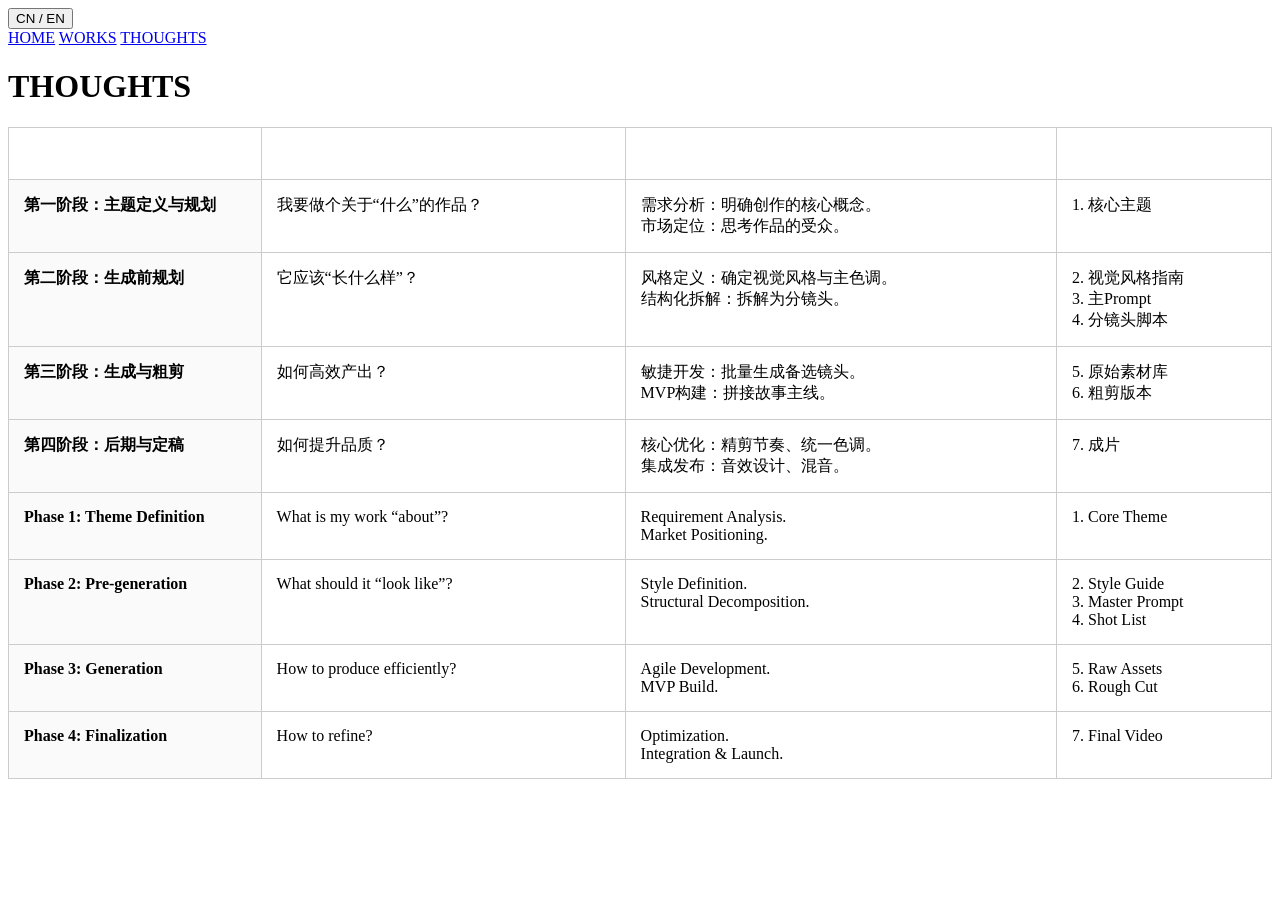
==== thoughts/index.html @ e67d416c "Add files via upload test" ====
<!DOCTYPE html>
<html lang="zh-CN">
<head>
    <meta charset="UTF-8">
    <meta name="viewport" content="width=device-width, initial-scale=1.0">
    <title>Thoughts - Rebel Yang</title>
    <link rel="stylesheet" href="../styles.css">
    <style>
        table {
            width: 100%; border-collapse: collapse;
            background: white; border: var(--border-thick);
            box-shadow: 10px 10px 0 var(--c-yellow);
        }
        th, td { border: 1px solid #ccc; padding: 15px; vertical-align: top; }
        th { background: var(--c-black); color: white; text-align: left; font-weight: 900; text-transform: uppercase; }
        td:first-child { font-weight: bold; background: #fafafa; border-right: 3px solid var(--c-black); width: 20%; color: var(--c-red); }
        .phase-title { display: block; margin-top: 10px; font-weight: bold; color: var(--c-blue); }
    </style>
</head>
<body>
    <button id="langToggle" class="lang-switch">CN / EN</button>
    <nav class="side-nav">
        <a href="../index.html" class="nav-item" data-page="home">HOME</a>
        <a href="../works/index.html" class="nav-item" data-page="works">WORKS</a>
        <a href="index.html" class="nav-item active" data-page="thoughts">THOUGHTS</a>
    </nav>

    <div class="container">
        <h1 class="site-title">THOUGHTS</h1>
        
        <div style="overflow-x: auto;">
            <table>
                <thead>
                    <tr>
                        <th>Phase / 阶段</th>
                        <th>Core Question / 核心问题</th>
                        <th>Key Actions / 关键行动</th>
                        <th>Output / 产出</th>
                    </tr>
                </thead>
                <tbody class="lang-cn">
                    <tr>
                        <td>第一阶段：主题定义与规划</td>
                        <td>我要做个关于“什么”的作品？</td>
                        <td>
                            需求分析：明确创作的核心概念。<br>
                            市场定位：思考作品的受众。
                        </td>
                        <td>1. 核心主题</td>
                    </tr>
                    <tr>
                        <td>第二阶段：生成前规划</td>
                        <td>它应该“长什么样”？</td>
                        <td>
                            风格定义：确定视觉风格与主色调。<br>
                            结构化拆解：拆解为分镜头。
                        </td>
                        <td>2. 视觉风格指南<br>3. 主Prompt<br>4. 分镜头脚本</td>
                    </tr>
                    <tr>
                        <td>第三阶段：生成与粗剪</td>
                        <td>如何高效产出？</td>
                        <td>
                            敏捷开发：批量生成备选镜头。<br>
                            MVP构建：拼接故事主线。
                        </td>
                        <td>5. 原始素材库<br>6. 粗剪版本</td>
                    </tr>
                    <tr>
                        <td>第四阶段：后期与定稿</td>
                        <td>如何提升品质？</td>
                        <td>
                            核心优化：精剪节奏、统一色调。<br>
                            集成发布：音效设计、混音。
                        </td>
                        <td>7. 成片</td>
                    </tr>
                </tbody>
                <tbody class="lang-en">
                     <tr>
                        <td>Phase 1: Theme Definition</td>
                        <td>What is my work “about”?</td>
                        <td>Requirement Analysis.<br>Market Positioning.</td>
                        <td>1. Core Theme</td>
                    </tr>
                    <tr>
                        <td>Phase 2: Pre-generation</td>
                        <td>What should it “look like”?</td>
                        <td>Style Definition.<br>Structural Decomposition.</td>
                        <td>2. Style Guide<br>3. Master Prompt<br>4. Shot List</td>
                    </tr>
                    <tr>
                        <td>Phase 3: Generation</td>
                        <td>How to produce efficiently?</td>
                        <td>Agile Development.<br>MVP Build.</td>
                        <td>5. Raw Assets<br>6. Rough Cut</td>
                    </tr>
                    <tr>
                        <td>Phase 4: Finalization</td>
                        <td>How to refine?</td>
                        <td>Optimization.<br>Integration & Launch.</td>
                        <td>7. Final Video</td>
                    </tr>
                </tbody>
            </table>
        </div>
    </div>
    <script src="../script.js"></script>
</body>
</html>
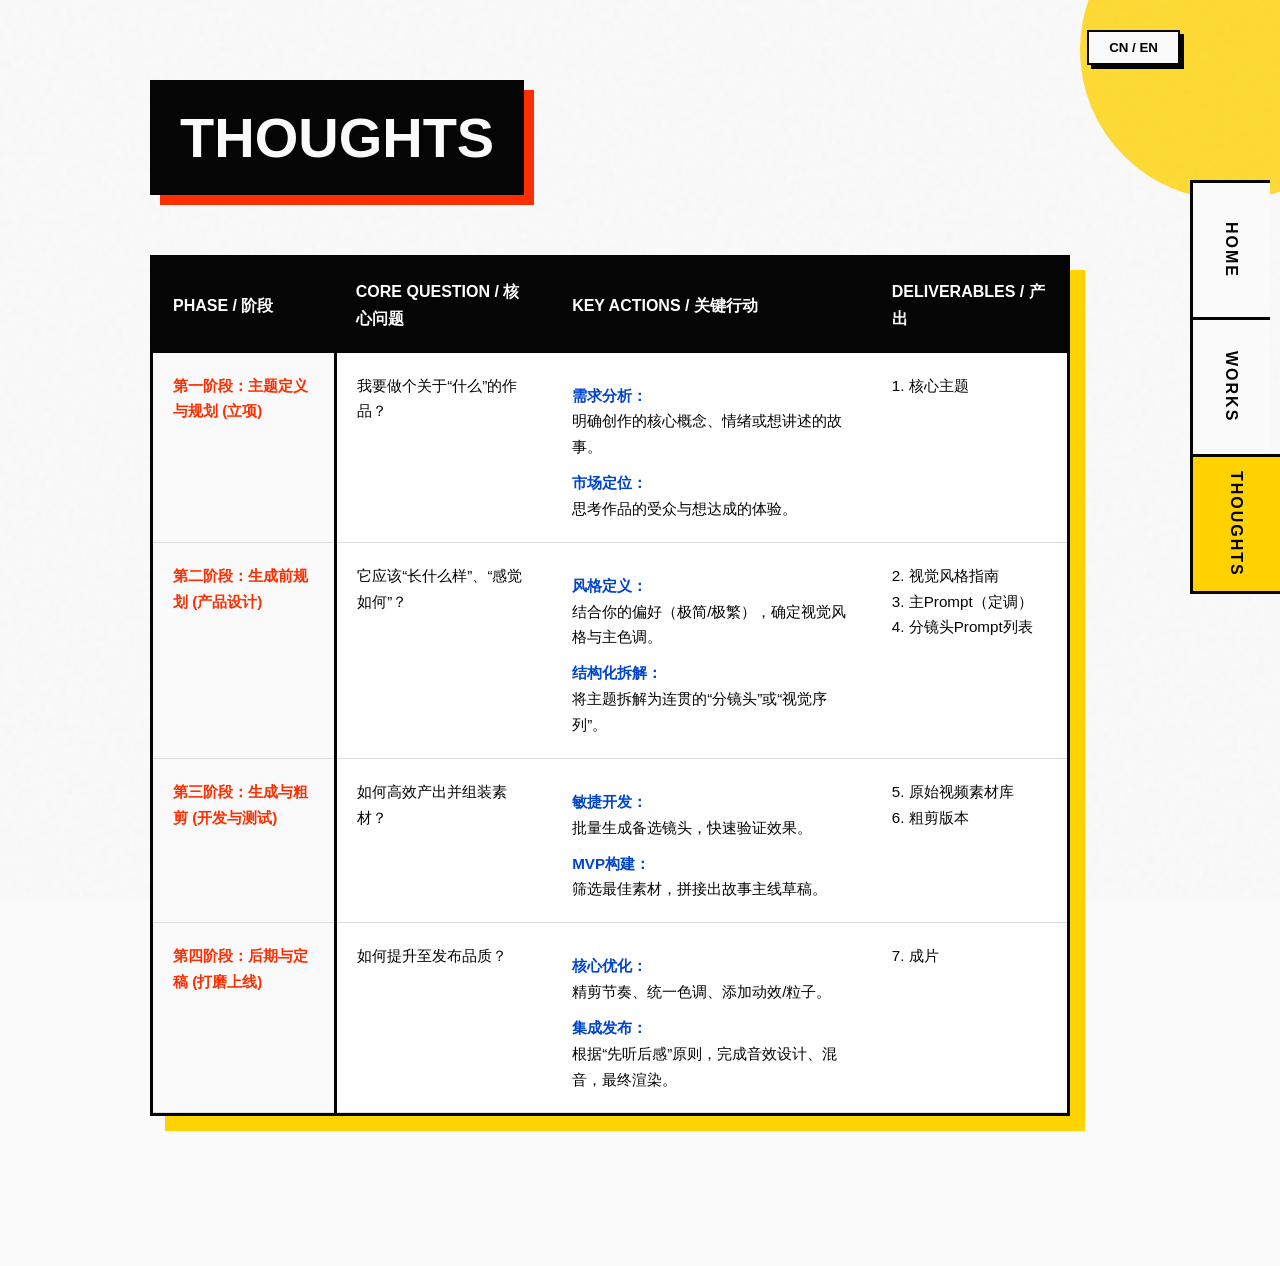
==== commit 5be682f5: "Add files via upload" ====
--- a/thoughts/index.html
+++ b/thoughts/index.html
@@ -6,99 +6,122 @@
     <title>Thoughts - Rebel Yang</title>
     <link rel="stylesheet" href="../styles.css">
     <style>
-        table {
-            width: 100%; border-collapse: collapse;
-            background: white; border: var(--border-thick);
-            box-shadow: 10px 10px 0 var(--c-yellow);
-        }
-        th, td { border: 1px solid #ccc; padding: 15px; vertical-align: top; }
-        th { background: var(--c-black); color: white; text-align: left; font-weight: 900; text-transform: uppercase; }
-        td:first-child { font-weight: bold; background: #fafafa; border-right: 3px solid var(--c-black); width: 20%; color: var(--c-red); }
-        .phase-title { display: block; margin-top: 10px; font-weight: bold; color: var(--c-blue); }
+        .table-container { width: 100%; overflow-x: auto; border: var(--border); box-shadow: 15px 15px 0 var(--c-yellow); background: white; margin-bottom: 50px; }
+        table { width: 100%; border-collapse: collapse; min-width: 600px; }
+        th { background: var(--c-black); color: white; padding: 20px; text-align: left; text-transform: uppercase; font-weight: 900; }
+        td { padding: 20px; border-bottom: 1px solid #ddd; vertical-align: top; font-size: 0.95rem; }
+        td:first-child { background: #fafafa; font-weight: bold; border-right: 3px solid var(--c-black); width: 20%; color: var(--c-red); }
+        .p-title { display: block; margin-top: 10px; font-weight: bold; color: var(--c-blue); }
+        
+        /* 针对表格的特殊切换逻辑 */
+        .tbody-en { display: none; }
+        body.en-mode .tbody-cn { display: none; }
+        body.en-mode .tbody-en { display: table-row-group; }
     </style>
 </head>
 <body>
-    <button id="langToggle" class="lang-switch">CN / EN</button>
+    <div class="noise-overlay"></div>
+    <div class="bg-art">
+        <div class="float-shape s-yellow" style="width:300px; height:300px; border-radius:50%; top:-100px; right:-100px;"></div>
+    </div>
+
+    <button id="langToggle" class="lang-btn">CN / EN</button>
+
     <nav class="side-nav">
         <a href="../index.html" class="nav-item" data-page="home">HOME</a>
         <a href="../works/index.html" class="nav-item" data-page="works">WORKS</a>
         <a href="index.html" class="nav-item active" data-page="thoughts">THOUGHTS</a>
     </nav>
 
-    <div class="container">
-        <h1 class="site-title">THOUGHTS</h1>
+    <div class="container fade-in-up">
+        <h1 class="page-title">THOUGHTS</h1>
         
-        <div style="overflow-x: auto;">
+        <div class="table-container">
             <table>
                 <thead>
                     <tr>
                         <th>Phase / 阶段</th>
                         <th>Core Question / 核心问题</th>
                         <th>Key Actions / 关键行动</th>
-                        <th>Output / 产出</th>
+                        <th>Deliverables / 产出</th>
                     </tr>
                 </thead>
-                <tbody class="lang-cn">
+                <!-- 中文表体 -->
+                <tbody class="tbody-cn">
                     <tr>
-                        <td>第一阶段：主题定义与规划</td>
+                        <td>第一阶段：主题定义与规划 (立项)</td>
                         <td>我要做个关于“什么”的作品？</td>
                         <td>
-                            需求分析：明确创作的核心概念。<br>
-                            市场定位：思考作品的受众。
+                            <span class="p-title">需求分析：</span>明确创作的核心概念、情绪或想讲述的故事。<br>
+                            <span class="p-title">市场定位：</span>思考作品的受众与想达成的体验。
                         </td>
                         <td>1. 核心主题</td>
                     </tr>
                     <tr>
-                        <td>第二阶段：生成前规划</td>
-                        <td>它应该“长什么样”？</td>
+                        <td>第二阶段：生成前规划 (产品设计)</td>
+                        <td>它应该“长什么样”、“感觉如何”？</td>
                         <td>
-                            风格定义：确定视觉风格与主色调。<br>
-                            结构化拆解：拆解为分镜头。
+                            <span class="p-title">风格定义：</span>结合你的偏好（极简/极繁），确定视觉风格与主色调。<br>
+                            <span class="p-title">结构化拆解：</span>将主题拆解为连贯的“分镜头”或“视觉序列”。
                         </td>
-                        <td>2. 视觉风格指南<br>3. 主Prompt<br>4. 分镜头脚本</td>
+                        <td>2. 视觉风格指南<br>3. 主Prompt（定调）<br>4. 分镜头Prompt列表</td>
                     </tr>
                     <tr>
-                        <td>第三阶段：生成与粗剪</td>
-                        <td>如何高效产出？</td>
+                        <td>第三阶段：生成与粗剪 (开发与测试)</td>
+                        <td>如何高效产出并组装素材？</td>
                         <td>
-                            敏捷开发：批量生成备选镜头。<br>
-                            MVP构建：拼接故事主线。
+                            <span class="p-title">敏捷开发：</span>批量生成备选镜头，快速验证效果。<br>
+                            <span class="p-title">MVP构建：</span>筛选最佳素材，拼接出故事主线草稿。
                         </td>
-                        <td>5. 原始素材库<br>6. 粗剪版本</td>
+                        <td>5. 原始视频素材库<br>6. 粗剪版本</td>
                     </tr>
                     <tr>
-                        <td>第四阶段：后期与定稿</td>
-                        <td>如何提升品质？</td>
+                        <td>第四阶段：后期与定稿 (打磨上线)</td>
+                        <td>如何提升至发布品质？</td>
                         <td>
-                            核心优化：精剪节奏、统一色调。<br>
-                            集成发布：音效设计、混音。
+                            <span class="p-title">核心优化：</span>精剪节奏、统一色调、添加动效/粒子。<br>
+                            <span class="p-title">集成发布：</span>根据“先听后感”原则，完成音效设计、混音，最终渲染。
                         </td>
                         <td>7. 成片</td>
                     </tr>
                 </tbody>
-                <tbody class="lang-en">
-                     <tr>
-                        <td>Phase 1: Theme Definition</td>
+
+                <!-- 英文表体 -->
+                <tbody class="tbody-en">
+                    <tr>
+                        <td>Phase 1: Theme Definition & Planning</td>
                         <td>What is my work “about”?</td>
-                        <td>Requirement Analysis.<br>Market Positioning.</td>
+                        <td>
+                            <span class="p-title">Requirement Analysis:</span> Define the core concept, emotion, or story.<br>
+                            <span class="p-title">Market Positioning:</span> Consider the target audience and desired experience.
+                        </td>
                         <td>1. Core Theme</td>
                     </tr>
                     <tr>
-                        <td>Phase 2: Pre-generation</td>
-                        <td>What should it “look like”?</td>
-                        <td>Style Definition.<br>Structural Decomposition.</td>
-                        <td>2. Style Guide<br>3. Master Prompt<br>4. Shot List</td>
+                        <td>Phase 2: Pre-generation Planning</td>
+                        <td>What should it “look like” and “feel like”?</td>
+                        <td>
+                            <span class="p-title">Style Definition:</span> Determine visual style & primary color palette.<br>
+                            <span class="p-title">Structural Decomposition:</span> Break down the theme into a coherent sequence.
+                        </td>
+                        <td>2. Visual Style Guide<br>3. Master Prompt<br>4. Shot List</td>
                     </tr>
                     <tr>
-                        <td>Phase 3: Generation</td>
-                        <td>How to produce efficiently?</td>
-                        <td>Agile Development.<br>MVP Build.</td>
-                        <td>5. Raw Assets<br>6. Rough Cut</td>
+                        <td>Phase 3: Generation & Rough Cut</td>
+                        <td>How to produce and assemble footage efficiently?</td>
+                        <td>
+                            <span class="p-title">Agile Development:</span> Batch generate candidate shots.<br>
+                            <span class="p-title">MVP Build:</span> Assemble a draft narrative.
+                        </td>
+                        <td>5. Raw Video Assets<br>6. Rough Cut</td>
                     </tr>
                     <tr>
-                        <td>Phase 4: Finalization</td>
-                        <td>How to refine?</td>
-                        <td>Optimization.<br>Integration & Launch.</td>
+                        <td>Phase 4: Post-production & Finalization</td>
+                        <td>How to refine it to publishable quality?</td>
+                        <td>
+                            <span class="p-title">Core Optimization:</span> Pacing, color grade, effects.<br>
+                            <span class="p-title">Integration & Launch:</span> Sound design, mixing, final render.
+                        </td>
                         <td>7. Final Video</td>
                     </tr>
                 </tbody>
--- a/styles.css
+++ b/styles.css
@@ -0,0 +1,129 @@
+/* =========================================
+   STYLE: Malevich Suprematism + Mondrian
+   ========================================= */
+:root {
+    --c-red: #FF2E00;       /* 更鲜艳的红 */
+    --c-yellow: #FFD200;    /* 更纯粹的黄 */
+    --c-blue: #0044CC;      /* 更深邃的蓝 */
+    --c-black: #050505;     /* 接近纯黑 */
+    --c-white: #FAFAFA;     /* 艺术纸白 */
+    --c-gray: #888;
+    --nav-width: 80px;
+    --border: 3px solid var(--c-black);
+    --shadow: 8px 8px 0 rgba(0,0,0,1); /* 硬投影 */
+    --shadow-hover: 12px 12px 0 var(--c-blue); /* 悬停投影 */
+    --ease: cubic-bezier(0.25, 1, 0.5, 1);
+}
+
+* { box-sizing: border-box; margin: 0; padding: 0; }
+
+body {
+    font-family: "PingFang SC", "Microsoft YaHei", "Helvetica Neue", sans-serif;
+    background-color: var(--c-white);
+    color: var(--c-black);
+    min-height: 100vh;
+    font-size: 16px;
+    line-height: 1.7;
+    overflow-x: hidden;
+}
+
+a { text-decoration: none; color: inherit; transition: color 0.3s; }
+
+/* --- 1. 动态艺术背景 --- */
+.bg-art {
+    position: fixed; top: 0; left: 0; width: 100%; height: 100%;
+    z-index: -2; pointer-events: none; overflow: hidden;
+}
+
+/* 噪点纹理 (增加质感) */
+.noise-overlay {
+    position: fixed; top: 0; left: 0; width: 100%; height: 100%;
+    z-index: -1; pointer-events: none; opacity: 0.05;
+    background-image: url("data:image/svg+xml,%3Csvg viewBox='0 0 200 200' xmlns='http://www.w3.org/2000/svg'%3E%3Cfilter id='noiseFilter'%3E%3CfeTurbulence type='fractalNoise' baseFrequency='0.65' numOctaves='3' stitchTiles='stitch'/%3E%3C/filter%3E%3Crect width='100%25' height='100%25' filter='url(%23noiseFilter)'/%3E%3C/svg%3E");
+}
+
+/* 漂浮几何体动画 */
+.float-shape {
+    position: absolute;
+    mix-blend-mode: multiply; /* 正片叠底，产生色彩叠加效果 */
+    opacity: 0.8;
+    animation: floatAnim 10s infinite ease-in-out alternate;
+}
+.s-red { background: var(--c-red); }
+.s-yellow { background: var(--c-yellow); }
+.s-blue { background: var(--c-blue); }
+.s-black { background: var(--c-black); }
+
+@keyframes floatAnim {
+    0% { transform: translate(0, 0) rotate(0deg); }
+    100% { transform: translate(30px, -30px) rotate(5deg); }
+}
+
+/* --- 2. 导航栏 --- */
+.side-nav {
+    position: fixed; right: 0; top: 20%;
+    display: flex; flex-direction: column; z-index: 1000;
+}
+.nav-item {
+    width: var(--nav-width); height: 140px;
+    background: var(--c-white); border: var(--border); border-right: none;
+    margin-bottom: -3px;
+    display: flex; align-items: center; justify-content: center;
+    writing-mode: vertical-rl; text-orientation: mixed;
+    font-weight: 900; letter-spacing: 2px; cursor: pointer;
+    transition: all 0.4s var(--ease);
+}
+.nav-item:hover { width: 100px; background: var(--c-black); color: white; }
+.nav-item.active { background: var(--c-black); color: white; width: 90px; }
+
+/* 特殊高亮色 */
+.nav-item[data-page="home"].active { background: var(--c-red); }
+.nav-item[data-page="works"].active { background: var(--c-blue); }
+.nav-item[data-page="thoughts"].active { background: var(--c-yellow); color: black; }
+
+/* --- 3. 布局与动效 --- */
+.container {
+    max-width: 1100px; margin: 0 auto;
+    padding: 80px 120px 100px 60px;
+}
+
+/* 入场动画 */
+.fade-in-up {
+    animation: fadeInUp 0.8s var(--ease) forwards;
+    opacity: 0; transform: translateY(30px);
+}
+@keyframes fadeInUp {
+    to { opacity: 1; transform: translateY(0); }
+}
+
+/* 标题样式 */
+h1.page-title {
+    font-size: 3.5rem; font-weight: 900; text-transform: uppercase;
+    display: inline-block; background: var(--c-black); color: var(--c-white);
+    padding: 10px 30px; margin-bottom: 60px;
+    box-shadow: 10px 10px 0 var(--c-red);
+}
+
+/* 语言切换 */
+.lang-btn {
+    position: fixed; top: 30px; right: 100px; z-index: 1000;
+    background: var(--c-white); border: 2px solid var(--c-black);
+    padding: 8px 20px; font-weight: bold; cursor: pointer;
+    transition: 0.3s; box-shadow: 4px 4px 0 var(--c-black);
+}
+.lang-btn:hover { transform: translate(-2px, -2px); box-shadow: 6px 6px 0 var(--c-red); }
+
+/* 语言显示逻辑 */
+.lang-en { display: none; }
+body.en-mode .lang-cn { display: none; }
+body.en-mode .lang-en { display: block; }
+
+/* 响应式 */
+@media (max-width: 768px) {
+    .side-nav { top: auto; bottom: 0; flex-direction: row; width: 100%; height: 60px; }
+    .nav-item { width: 33.33%; height: 100%; writing-mode: horizontal-tb; border-bottom: none; border-right: var(--border); }
+    .nav-item:hover, .nav-item.active { width: 33.33%; height: 100%; }
+    .container { padding: 80px 20px; }
+    h1.page-title { font-size: 2rem; }
+    .lang-btn { top: 20px; right: 20px; }
+}
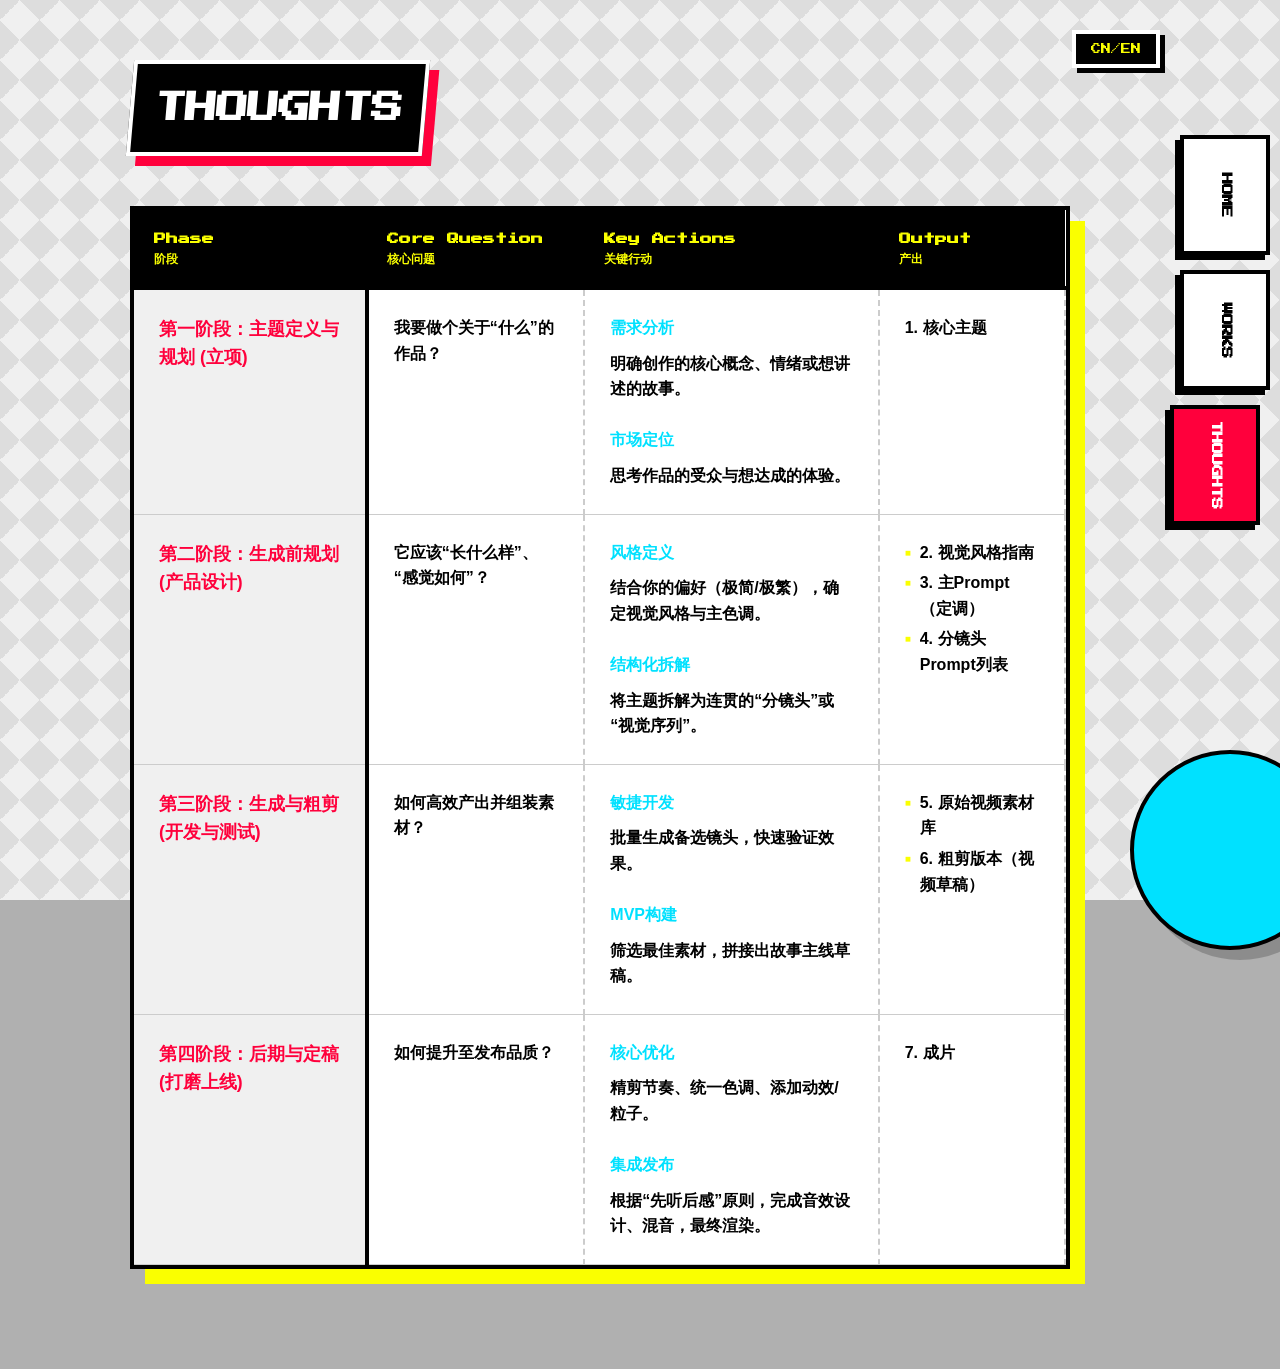
==== commit 841436a1: "Add files via upload" ====
--- a/thoughts/index.html
+++ b/thoughts/index.html
@@ -6,26 +6,37 @@
     <title>Thoughts - Rebel Yang</title>
     <link rel="stylesheet" href="../styles.css">
     <style>
-        .table-container { width: 100%; overflow-x: auto; border: var(--border); box-shadow: 15px 15px 0 var(--c-yellow); background: white; margin-bottom: 50px; }
-        table { width: 100%; border-collapse: collapse; min-width: 600px; }
-        th { background: var(--c-black); color: white; padding: 20px; text-align: left; text-transform: uppercase; font-weight: 900; }
-        td { padding: 20px; border-bottom: 1px solid #ddd; vertical-align: top; font-size: 0.95rem; }
-        td:first-child { background: #fafafa; font-weight: bold; border-right: 3px solid var(--c-black); width: 20%; color: var(--c-red); }
-        .p-title { display: block; margin-top: 10px; font-weight: bold; color: var(--c-blue); }
+        .table-wrapper {
+            background: white; border: var(--border); box-shadow: 15px 15px 0 var(--c-yellow);
+            overflow-x: auto;
+        }
+        table { width: 100%; border-collapse: collapse; min-width: 700px; }
+        th { 
+            background: var(--c-black); color: var(--c-yellow); padding: 20px; text-align: left;
+            font-family: 'Press Start 2P'; font-size: 12px; line-height: 1.5; border-bottom: var(--border);
+        }
+        td { padding: 25px; border-bottom: 1px solid #ccc; border-right: 2px dashed #ccc; vertical-align: top; }
         
-        /* 针对表格的特殊切换逻辑 */
+        td:first-child { 
+            font-weight: 900; background: #f0f0f0; border-right: var(--border); 
+            color: var(--c-red); width: 25%; font-size: 1.1rem;
+        }
+        
+        .phase-label { display: block; margin-bottom: 10px; font-weight: bold; color: var(--c-blue); text-transform: uppercase; }
+        .list-dot { display: block; margin-bottom: 5px; padding-left: 15px; position: relative; }
+        .list-dot::before { content: '■'; font-size: 10px; color: var(--c-yellow); position: absolute; left: 0; top: 5px; }
+
+        /* 特殊处理表格显隐 */
         .tbody-en { display: none; }
         body.en-mode .tbody-cn { display: none; }
         body.en-mode .tbody-en { display: table-row-group; }
     </style>
 </head>
 <body>
-    <div class="noise-overlay"></div>
-    <div class="bg-art">
-        <div class="float-shape s-yellow" style="width:300px; height:300px; border-radius:50%; top:-100px; right:-100px;"></div>
-    </div>
+    <div class="race-bg"></div>
+    <div class="geo-layer"><div class="shape s-blue" style="width:200px; height:200px; border-radius:50%; bottom:-50px; right:-50px;"></div></div>
 
-    <button id="langToggle" class="lang-btn">CN / EN</button>
+    <button id="langToggle" class="lang-switch">CN/EN</button>
 
     <nav class="side-nav">
         <a href="../index.html" class="nav-item" data-page="home">HOME</a>
@@ -33,17 +44,17 @@
         <a href="index.html" class="nav-item active" data-page="thoughts">THOUGHTS</a>
     </nav>
 
-    <div class="container fade-in-up">
-        <h1 class="page-title">THOUGHTS</h1>
+    <div class="container">
+        <h1 class="site-title">THOUGHTS</h1>
         
-        <div class="table-container">
+        <div class="table-wrapper">
             <table>
                 <thead>
                     <tr>
-                        <th>Phase / 阶段</th>
-                        <th>Core Question / 核心问题</th>
-                        <th>Key Actions / 关键行动</th>
-                        <th>Deliverables / 产出</th>
+                        <th>Phase<br>阶段</th>
+                        <th>Core Question<br>核心问题</th>
+                        <th>Key Actions<br>关键行动</th>
+                        <th>Output<br>产出</th>
                     </tr>
                 </thead>
                 <!-- 中文表体 -->
@@ -52,8 +63,8 @@
                         <td>第一阶段：主题定义与规划 (立项)</td>
                         <td>我要做个关于“什么”的作品？</td>
                         <td>
-                            <span class="p-title">需求分析：</span>明确创作的核心概念、情绪或想讲述的故事。<br>
-                            <span class="p-title">市场定位：</span>思考作品的受众与想达成的体验。
+                            <span class="phase-label">需求分析</span> 明确创作的核心概念、情绪或想讲述的故事。<br><br>
+                            <span class="phase-label">市场定位</span> 思考作品的受众与想达成的体验。
                         </td>
                         <td>1. 核心主题</td>
                     </tr>
@@ -61,26 +72,33 @@
                         <td>第二阶段：生成前规划 (产品设计)</td>
                         <td>它应该“长什么样”、“感觉如何”？</td>
                         <td>
-                            <span class="p-title">风格定义：</span>结合你的偏好（极简/极繁），确定视觉风格与主色调。<br>
-                            <span class="p-title">结构化拆解：</span>将主题拆解为连贯的“分镜头”或“视觉序列”。
+                            <span class="phase-label">风格定义</span> 结合你的偏好（极简/极繁），确定视觉风格与主色调。<br><br>
+                            <span class="phase-label">结构化拆解</span> 将主题拆解为连贯的“分镜头”或“视觉序列”。
                         </td>
-                        <td>2. 视觉风格指南<br>3. 主Prompt（定调）<br>4. 分镜头Prompt列表</td>
+                        <td>
+                            <span class="list-dot">2. 视觉风格指南</span>
+                            <span class="list-dot">3. 主Prompt（定调）</span>
+                            <span class="list-dot">4. 分镜头Prompt列表</span>
+                        </td>
                     </tr>
                     <tr>
                         <td>第三阶段：生成与粗剪 (开发与测试)</td>
                         <td>如何高效产出并组装素材？</td>
                         <td>
-                            <span class="p-title">敏捷开发：</span>批量生成备选镜头，快速验证效果。<br>
-                            <span class="p-title">MVP构建：</span>筛选最佳素材，拼接出故事主线草稿。
+                            <span class="phase-label">敏捷开发</span> 批量生成备选镜头，快速验证效果。<br><br>
+                            <span class="phase-label">MVP构建</span> 筛选最佳素材，拼接出故事主线草稿。
                         </td>
-                        <td>5. 原始视频素材库<br>6. 粗剪版本</td>
+                        <td>
+                            <span class="list-dot">5. 原始视频素材库</span>
+                            <span class="list-dot">6. 粗剪版本（视频草稿）</span>
+                        </td>
                     </tr>
                     <tr>
                         <td>第四阶段：后期与定稿 (打磨上线)</td>
                         <td>如何提升至发布品质？</td>
                         <td>
-                            <span class="p-title">核心优化：</span>精剪节奏、统一色调、添加动效/粒子。<br>
-                            <span class="p-title">集成发布：</span>根据“先听后感”原则，完成音效设计、混音，最终渲染。
+                            <span class="phase-label">核心优化</span> 精剪节奏、统一色调、添加动效/粒子。<br><br>
+                            <span class="phase-label">集成发布</span> 根据“先听后感”原则，完成音效设计、混音，最终渲染。
                         </td>
                         <td>7. 成片</td>
                     </tr>
@@ -92,8 +110,8 @@
                         <td>Phase 1: Theme Definition & Planning</td>
                         <td>What is my work “about”?</td>
                         <td>
-                            <span class="p-title">Requirement Analysis:</span> Define the core concept, emotion, or story.<br>
-                            <span class="p-title">Market Positioning:</span> Consider the target audience and desired experience.
+                            <span class="phase-label">Requirement Analysis</span> Define the core concept, emotion, or story.<br><br>
+                            <span class="phase-label">Market Positioning</span> Consider the target audience and desired experience.
                         </td>
                         <td>1. Core Theme</td>
                     </tr>
@@ -101,26 +119,33 @@
                         <td>Phase 2: Pre-generation Planning</td>
                         <td>What should it “look like” and “feel like”?</td>
                         <td>
-                            <span class="p-title">Style Definition:</span> Determine visual style & primary color palette.<br>
-                            <span class="p-title">Structural Decomposition:</span> Break down the theme into a coherent sequence.
+                            <span class="phase-label">Style Definition</span> Determine visual style & primary color palette.<br><br>
+                            <span class="phase-label">Structural Decomposition</span> Break down the theme into a coherent sequence.
                         </td>
-                        <td>2. Visual Style Guide<br>3. Master Prompt<br>4. Shot List</td>
+                        <td>
+                            <span class="list-dot">2. Visual Style Guide</span>
+                            <span class="list-dot">3. Master Prompt</span>
+                            <span class="list-dot">4. Shot List Prompts</span>
+                        </td>
                     </tr>
                     <tr>
                         <td>Phase 3: Generation & Rough Cut</td>
                         <td>How to produce and assemble footage efficiently?</td>
                         <td>
-                            <span class="p-title">Agile Development:</span> Batch generate candidate shots.<br>
-                            <span class="p-title">MVP Build:</span> Assemble a draft narrative.
+                            <span class="phase-label">Agile Development</span> Batch generate candidate shots.<br><br>
+                            <span class="phase-label">MVP Build</span> Assemble a draft narrative.
                         </td>
-                        <td>5. Raw Video Assets<br>6. Rough Cut</td>
+                        <td>
+                            <span class="list-dot">5. Raw Video Asset Library</span>
+                            <span class="list-dot">6. Rough Cut</span>
+                        </td>
                     </tr>
                     <tr>
                         <td>Phase 4: Post-production & Finalization</td>
                         <td>How to refine it to publishable quality?</td>
                         <td>
-                            <span class="p-title">Core Optimization:</span> Pacing, color grade, effects.<br>
-                            <span class="p-title">Integration & Launch:</span> Sound design, mixing, final render.
+                            <span class="phase-label">Core Optimization</span> Fine-cut pacing, color grade, effects.<br><br>
+                            <span class="phase-label">Integration & Launch</span> Sound design & mixing, final render.
                         </td>
                         <td>7. Final Video</td>
                     </tr>
--- a/styles.css
+++ b/styles.css
@@ -1,129 +1,164 @@
 /* =========================================
-   STYLE: Malevich Suprematism + Mondrian
+   THEME: RACING GAME + MALEVICH (HARDCORE)
    ========================================= */
+@import url('https://fonts.googleapis.com/css2?family=Press+Start+2P&display=swap');
+
 :root {
-    --c-red: #FF2E00;       /* 更鲜艳的红 */
-    --c-yellow: #FFD200;    /* 更纯粹的黄 */
-    --c-blue: #0044CC;      /* 更深邃的蓝 */
-    --c-black: #050505;     /* 接近纯黑 */
-    --c-white: #FAFAFA;     /* 艺术纸白 */
-    --c-gray: #888;
-    --nav-width: 80px;
-    --border: 3px solid var(--c-black);
-    --shadow: 8px 8px 0 rgba(0,0,0,1); /* 硬投影 */
-    --shadow-hover: 12px 12px 0 var(--c-blue); /* 悬停投影 */
-    --ease: cubic-bezier(0.25, 1, 0.5, 1);
+    /* 赛车游戏高对比配色 */
+    --c-red: #FF003C;       /* 故障红 */
+    --c-yellow: #FAFF00;    /* 警示黄 */
+    --c-blue: #00E1FF;      /* 赛博蓝 */
+    --c-black: #000000;     /* 纯黑 */
+    --c-white: #FFFFFF;
+    --c-gray: #B0B0B0;
+    
+    --nav-width: 90px;
+    --border: 4px solid var(--c-black);
+    --shadow: 8px 8px 0px var(--c-black);
 }
 
 * { box-sizing: border-box; margin: 0; padding: 0; }
 
 body {
-    font-family: "PingFang SC", "Microsoft YaHei", "Helvetica Neue", sans-serif;
-    background-color: var(--c-white);
+    background-color: var(--c-gray);
     color: var(--c-black);
-    min-height: 100vh;
+    width: 100vw; min-height: 100vh;
+    overflow-x: hidden;
+    /* 默认字体：中文粗黑体 */
+    font-family: "SimHei", "Heiti SC", "Microsoft YaHei", sans-serif;
+    font-weight: 900; 
     font-size: 16px;
-    line-height: 1.7;
-    overflow-x: hidden;
+    line-height: 1.6;
 }
 
-a { text-decoration: none; color: inherit; transition: color 0.3s; }
-
-/* --- 1. 动态艺术背景 --- */
-.bg-art {
-    position: fixed; top: 0; left: 0; width: 100%; height: 100%;
-    z-index: -2; pointer-events: none; overflow: hidden;
+/* 英文强制像素风 */
+.en-font, .nav-item, h1, .tag, .pixel-text {
+    font-family: 'Press Start 2P', cursive;
+    text-transform: uppercase;
+    letter-spacing: -1px;
 }
 
-/* 噪点纹理 (增加质感) */
-.noise-overlay {
+a { text-decoration: none; color: inherit; cursor: pointer; }
+
+/* --- 1. 动态赛车棋盘格背景 --- */
+.race-bg {
     position: fixed; top: 0; left: 0; width: 100%; height: 100%;
-    z-index: -1; pointer-events: none; opacity: 0.05;
-    background-image: url("data:image/svg+xml,%3Csvg viewBox='0 0 200 200' xmlns='http://www.w3.org/2000/svg'%3E%3Cfilter id='noiseFilter'%3E%3CfeTurbulence type='fractalNoise' baseFrequency='0.65' numOctaves='3' stitchTiles='stitch'/%3E%3C/filter%3E%3Crect width='100%25' height='100%25' filter='url(%23noiseFilter)'/%3E%3C/svg%3E");
+    z-index: -2; pointer-events: none;
+    background-color: #f0f0f0;
+    background-image:
+        linear-gradient(45deg, #ddd 25%, transparent 25%),
+        linear-gradient(-45deg, #ddd 25%, transparent 25%),
+        linear-gradient(45deg, transparent 75%, #ddd 75%),
+        linear-gradient(-45deg, transparent 75%, #ddd 75%);
+    background-size: 40px 40px;
+    /* 动起来！ */
+    animation: scrollBg 2s linear infinite;
 }
 
-/* 漂浮几何体动画 */
-.float-shape {
-    position: absolute;
-    mix-blend-mode: multiply; /* 正片叠底，产生色彩叠加效果 */
-    opacity: 0.8;
-    animation: floatAnim 10s infinite ease-in-out alternate;
+@keyframes scrollBg {
+    0% { background-position: 0 0; }
+    100% { background-position: 40px 40px; }
+}
+
+/* --- 2. 漂浮的马列维奇几何体 (装饰) --- */
+.geo-layer {
+    position: fixed; top: 0; left: 0; width: 100%; height: 100%;
+    z-index: -1; pointer-events: none;
+}
+.shape {
+    position: absolute; border: var(--border);
+    box-shadow: 10px 10px 0 rgba(0,0,0,0.2);
 }
 .s-red { background: var(--c-red); }
 .s-yellow { background: var(--c-yellow); }
 .s-blue { background: var(--c-blue); }
 .s-black { background: var(--c-black); }
 
-@keyframes floatAnim {
-    0% { transform: translate(0, 0) rotate(0deg); }
-    100% { transform: translate(30px, -30px) rotate(5deg); }
+/* --- 3. 游戏感导航栏 --- */
+.side-nav {
+    position: fixed; right: 0; top: 15%;
+    display: flex; flex-direction: column; gap: 15px;
+    z-index: 1000; padding-right: 10px;
 }
 
-/* --- 2. 导航栏 --- */
-.side-nav {
-    position: fixed; right: 0; top: 20%;
-    display: flex; flex-direction: column; z-index: 1000;
+.nav-item {
+    width: var(--nav-width); height: 120px;
+    background: var(--c-white);
+    border: var(--border);
+    display: flex; align-items: center; justify-content: center;
+    writing-mode: vertical-rl; text-orientation: sideways;
+    font-size: 12px;
+    transition: 0.1s;
+    box-shadow: -5px 5px 0 var(--c-black);
 }
-.nav-item {
-    width: var(--nav-width); height: 140px;
-    background: var(--c-white); border: var(--border); border-right: none;
-    margin-bottom: -3px;
-    display: flex; align-items: center; justify-content: center;
-    writing-mode: vertical-rl; text-orientation: mixed;
-    font-weight: 900; letter-spacing: 2px; cursor: pointer;
-    transition: all 0.4s var(--ease);
+
+.nav-item:hover {
+    transform: translate(-5px, 0);
+    background: var(--c-yellow);
+    box-shadow: -10px 10px 0 var(--c-red);
 }
-.nav-item:hover { width: 100px; background: var(--c-black); color: white; }
-.nav-item.active { background: var(--c-black); color: white; width: 90px; }
 
-/* 特殊高亮色 */
-.nav-item[data-page="home"].active { background: var(--c-red); }
-.nav-item[data-page="works"].active { background: var(--c-blue); }
-.nav-item[data-page="thoughts"].active { background: var(--c-yellow); color: black; }
+.nav-item.active {
+    background: var(--c-red); color: white;
+    transform: translate(-10px, 0);
+    box-shadow: -5px 5px 0 var(--c-black);
+}
 
-/* --- 3. 布局与动效 --- */
+/* --- 4. 容器与卡片风格 --- */
 .container {
     max-width: 1100px; margin: 0 auto;
-    padding: 80px 120px 100px 60px;
+    padding: 60px 120px 100px 40px;
+    position: relative;
 }
 
-/* 入场动画 */
-.fade-in-up {
-    animation: fadeInUp 0.8s var(--ease) forwards;
-    opacity: 0; transform: translateY(30px);
-}
-@keyframes fadeInUp {
-    to { opacity: 1; transform: translateY(0); }
+.game-card {
+    background: var(--c-white);
+    border: var(--border);
+    box-shadow: var(--shadow);
+    padding: 0;
+    transition: 0.2s;
+    position: relative;
 }
 
 /* 标题样式 */
-h1.page-title {
-    font-size: 3.5rem; font-weight: 900; text-transform: uppercase;
-    display: inline-block; background: var(--c-black); color: var(--c-white);
-    padding: 10px 30px; margin-bottom: 60px;
+h1.site-title {
+    font-family: 'Press Start 2P', cursive;
+    font-size: 2rem; line-height: 1.5;
+    background: var(--c-black); color: var(--c-white);
+    display: inline-block; padding: 20px;
+    border: 4px solid var(--c-white);
     box-shadow: 10px 10px 0 var(--c-red);
+    margin-bottom: 50px;
+    transform: skewX(-5deg);
 }
 
-/* 语言切换 */
-.lang-btn {
-    position: fixed; top: 30px; right: 100px; z-index: 1000;
-    background: var(--c-white); border: 2px solid var(--c-black);
-    padding: 8px 20px; font-weight: bold; cursor: pointer;
-    transition: 0.3s; box-shadow: 4px 4px 0 var(--c-black);
+/* 语言切换按钮 (像游戏手柄按键) */
+.lang-switch {
+    position: fixed; top: 30px; right: 120px; z-index: 1000;
+    background: var(--c-black); color: var(--c-yellow);
+    border: 4px solid var(--c-white);
+    font-family: 'Press Start 2P'; font-size: 10px;
+    padding: 10px 15px; cursor: pointer;
+    box-shadow: 5px 5px 0 var(--c-black);
 }
-.lang-btn:hover { transform: translate(-2px, -2px); box-shadow: 6px 6px 0 var(--c-red); }
+.lang-switch:active { transform: translate(2px, 2px); box-shadow: 3px 3px 0 var(--c-black); }
 
-/* 语言显示逻辑 */
+/* 语言逻辑 */
 .lang-en { display: none; }
 body.en-mode .lang-cn { display: none; }
 body.en-mode .lang-en { display: block; }
 
 /* 响应式 */
 @media (max-width: 768px) {
-    .side-nav { top: auto; bottom: 0; flex-direction: row; width: 100%; height: 60px; }
-    .nav-item { width: 33.33%; height: 100%; writing-mode: horizontal-tb; border-bottom: none; border-right: var(--border); }
-    .nav-item:hover, .nav-item.active { width: 33.33%; height: 100%; }
-    .container { padding: 80px 20px; }
-    h1.page-title { font-size: 2rem; }
-    .lang-btn { top: 20px; right: 20px; }
+    .side-nav { 
+        top: auto; bottom: 0; right: 0; left: 0; 
+        flex-direction: row; width: 100%; height: 70px; gap:0; padding:0;
+    }
+    .nav-item { 
+        width: 33.33%; height: 100%; writing-mode: horizontal-tb; 
+        border: none; border-top: var(--border); border-right: var(--border);
+        box-shadow: none;
+    }
+    .container { padding: 40px 20px 100px 20px; }
+    h1.site-title { font-size: 1.2rem; }
 }
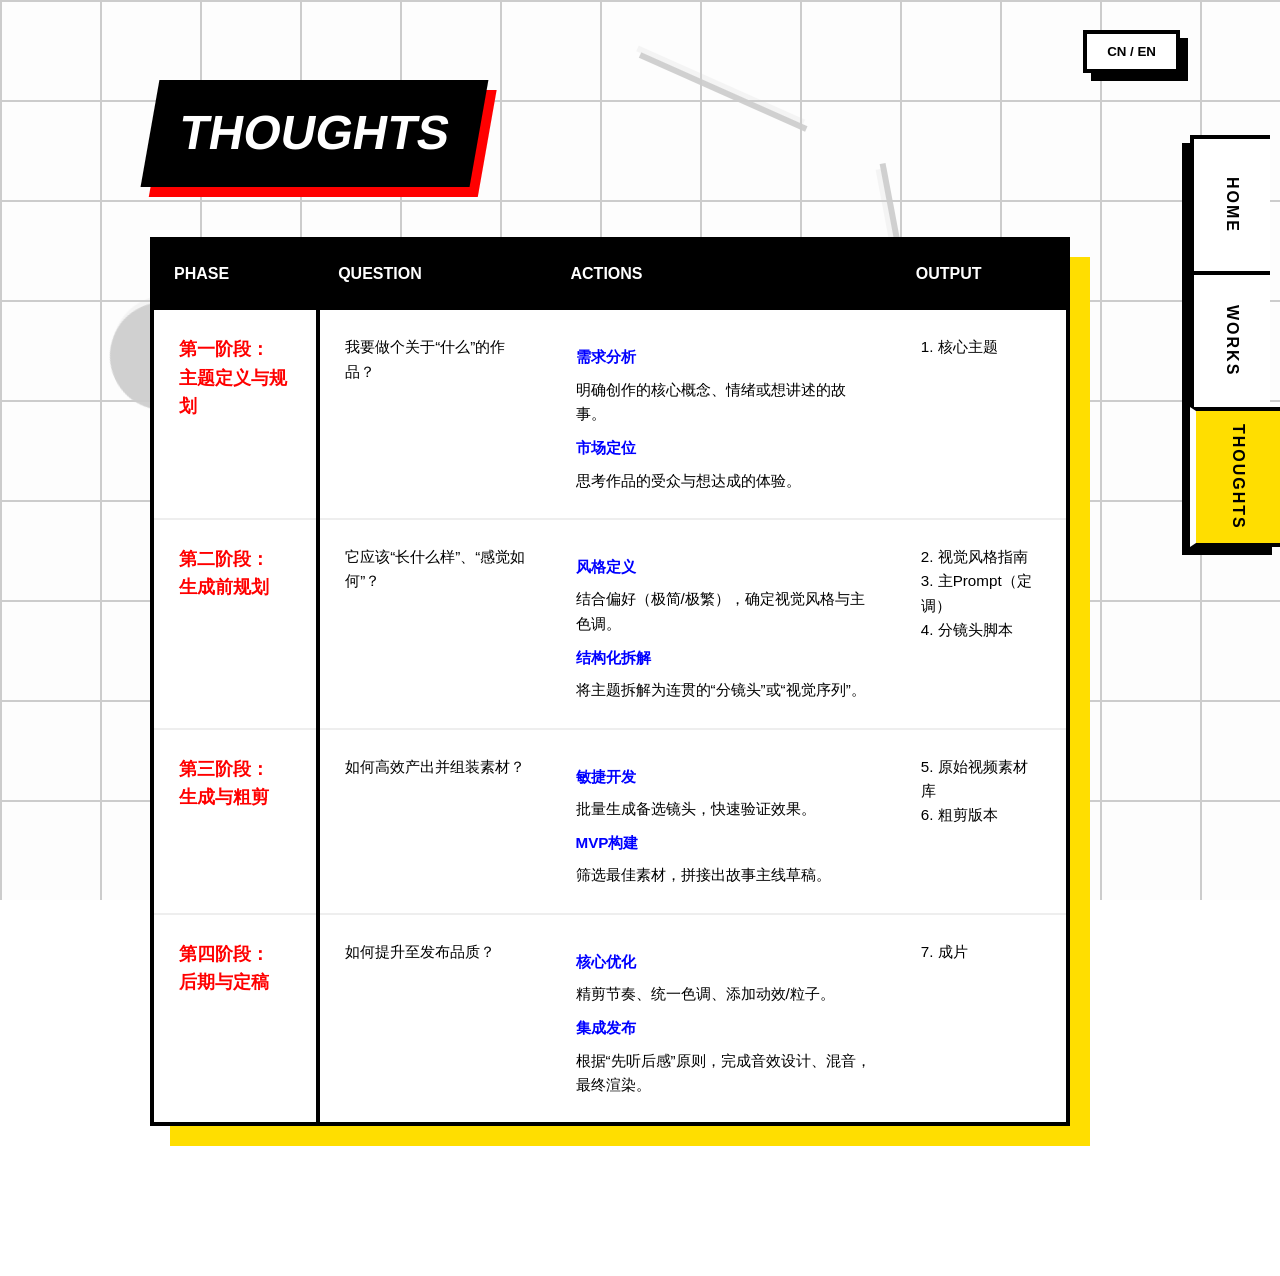
==== commit 0f68cb42: "Add files via upload" ====
--- a/thoughts/index.html
+++ b/thoughts/index.html
@@ -6,146 +6,132 @@
     <title>Thoughts - Rebel Yang</title>
     <link rel="stylesheet" href="../styles.css">
     <style>
-        .table-wrapper {
-            background: white; border: var(--border); box-shadow: 15px 15px 0 var(--c-yellow);
-            overflow-x: auto;
+        .table-container { 
+            width: 100%; overflow-x: auto; 
+            background: white; border: var(--border);
+            box-shadow: 20px 20px 0 var(--c-yellow); 
+            margin-bottom: 50px;
         }
-        table { width: 100%; border-collapse: collapse; min-width: 700px; }
+        table { width: 100%; border-collapse: collapse; min-width: 800px; }
+        
         th { 
-            background: var(--c-black); color: var(--c-yellow); padding: 20px; text-align: left;
-            font-family: 'Press Start 2P'; font-size: 12px; line-height: 1.5; border-bottom: var(--border);
-        }
-        td { padding: 25px; border-bottom: 1px solid #ccc; border-right: 2px dashed #ccc; vertical-align: top; }
-        
-        td:first-child { 
-            font-weight: 900; background: #f0f0f0; border-right: var(--border); 
-            color: var(--c-red); width: 25%; font-size: 1.1rem;
+            background: var(--c-black); color: var(--c-white); 
+            padding: 20px; text-align: left; font-weight: 900; 
+            text-transform: uppercase; border-bottom: var(--border);
         }
         
-        .phase-label { display: block; margin-bottom: 10px; font-weight: bold; color: var(--c-blue); text-transform: uppercase; }
-        .list-dot { display: block; margin-bottom: 5px; padding-left: 15px; position: relative; }
-        .list-dot::before { content: '■'; font-size: 10px; color: var(--c-yellow); position: absolute; left: 0; top: 5px; }
+        td { 
+            padding: 25px; border-bottom: 2px solid #eee; vertical-align: top; 
+            font-size: 0.95rem; line-height: 1.6;
+        }
+        tr:last-child td { border-bottom: none; }
+        
+        /* 第一列高亮 */
+        td:first-child { 
+            background: #fff; font-weight: 900; 
+            border-right: 4px solid var(--c-black); 
+            color: var(--c-red); width: 18%; font-size: 1.1rem;
+        }
 
-        /* 特殊处理表格显隐 */
-        .tbody-en { display: none; }
-        body.en-mode .tbody-cn { display: none; }
-        body.en-mode .tbody-en { display: table-row-group; }
+        .phase-label { display: block; margin-bottom: 8px; font-weight: bold; color: var(--c-blue); margin-top: 10px; }
     </style>
 </head>
 <body>
-    <div class="race-bg"></div>
-    <div class="geo-layer"><div class="shape s-blue" style="width:200px; height:200px; border-radius:50%; bottom:-50px; right:-50px;"></div></div>
-
-    <button id="langToggle" class="lang-switch">CN/EN</button>
-
+    <button id="langToggle" class="btn-retro lang-switch">CN / EN</button>
     <nav class="side-nav">
         <a href="../index.html" class="nav-item" data-page="home">HOME</a>
         <a href="../works/index.html" class="nav-item" data-page="works">WORKS</a>
         <a href="index.html" class="nav-item active" data-page="thoughts">THOUGHTS</a>
     </nav>
 
-    <div class="container">
+    <div class="container fade-in-up">
         <h1 class="site-title">THOUGHTS</h1>
         
-        <div class="table-wrapper">
+        <div class="table-container">
             <table>
                 <thead>
                     <tr>
-                        <th>Phase<br>阶段</th>
-                        <th>Core Question<br>核心问题</th>
-                        <th>Key Actions<br>关键行动</th>
-                        <th>Output<br>产出</th>
+                        <th>Phase</th>
+                        <th>Question</th>
+                        <th>Actions</th>
+                        <th>Output</th>
                     </tr>
                 </thead>
-                <!-- 中文表体 -->
-                <tbody class="tbody-cn">
+                <!-- CN -->
+                <tbody class="lang-cn">
                     <tr>
-                        <td>第一阶段：主题定义与规划 (立项)</td>
+                        <td>第一阶段：<br>主题定义与规划</td>
                         <td>我要做个关于“什么”的作品？</td>
                         <td>
-                            <span class="phase-label">需求分析</span> 明确创作的核心概念、情绪或想讲述的故事。<br><br>
+                            <span class="phase-label">需求分析</span> 明确创作的核心概念、情绪或想讲述的故事。<br>
                             <span class="phase-label">市场定位</span> 思考作品的受众与想达成的体验。
                         </td>
                         <td>1. 核心主题</td>
                     </tr>
                     <tr>
-                        <td>第二阶段：生成前规划 (产品设计)</td>
+                        <td>第二阶段：<br>生成前规划</td>
                         <td>它应该“长什么样”、“感觉如何”？</td>
                         <td>
-                            <span class="phase-label">风格定义</span> 结合你的偏好（极简/极繁），确定视觉风格与主色调。<br><br>
+                            <span class="phase-label">风格定义</span> 结合偏好（极简/极繁），确定视觉风格与主色调。<br>
                             <span class="phase-label">结构化拆解</span> 将主题拆解为连贯的“分镜头”或“视觉序列”。
                         </td>
-                        <td>
-                            <span class="list-dot">2. 视觉风格指南</span>
-                            <span class="list-dot">3. 主Prompt（定调）</span>
-                            <span class="list-dot">4. 分镜头Prompt列表</span>
-                        </td>
+                        <td>2. 视觉风格指南<br>3. 主Prompt（定调）<br>4. 分镜头脚本</td>
                     </tr>
                     <tr>
-                        <td>第三阶段：生成与粗剪 (开发与测试)</td>
+                        <td>第三阶段：<br>生成与粗剪</td>
                         <td>如何高效产出并组装素材？</td>
                         <td>
-                            <span class="phase-label">敏捷开发</span> 批量生成备选镜头，快速验证效果。<br><br>
+                            <span class="phase-label">敏捷开发</span> 批量生成备选镜头，快速验证效果。<br>
                             <span class="phase-label">MVP构建</span> 筛选最佳素材，拼接出故事主线草稿。
                         </td>
-                        <td>
-                            <span class="list-dot">5. 原始视频素材库</span>
-                            <span class="list-dot">6. 粗剪版本（视频草稿）</span>
-                        </td>
+                        <td>5. 原始视频素材库<br>6. 粗剪版本</td>
                     </tr>
                     <tr>
-                        <td>第四阶段：后期与定稿 (打磨上线)</td>
+                        <td>第四阶段：<br>后期与定稿</td>
                         <td>如何提升至发布品质？</td>
                         <td>
-                            <span class="phase-label">核心优化</span> 精剪节奏、统一色调、添加动效/粒子。<br><br>
+                            <span class="phase-label">核心优化</span> 精剪节奏、统一色调、添加动效/粒子。<br>
                             <span class="phase-label">集成发布</span> 根据“先听后感”原则，完成音效设计、混音，最终渲染。
                         </td>
                         <td>7. 成片</td>
                     </tr>
                 </tbody>
 
-                <!-- 英文表体 -->
-                <tbody class="tbody-en">
+                <!-- EN -->
+                <tbody class="lang-en">
                     <tr>
-                        <td>Phase 1: Theme Definition & Planning</td>
+                        <td>Phase 1: <br>Theme Definition</td>
                         <td>What is my work “about”?</td>
                         <td>
-                            <span class="phase-label">Requirement Analysis</span> Define the core concept, emotion, or story.<br><br>
+                            <span class="phase-label">Requirement Analysis</span> Define the core concept, emotion, or story.<br>
                             <span class="phase-label">Market Positioning</span> Consider the target audience and desired experience.
                         </td>
                         <td>1. Core Theme</td>
                     </tr>
                     <tr>
-                        <td>Phase 2: Pre-generation Planning</td>
-                        <td>What should it “look like” and “feel like”?</td>
+                        <td>Phase 2: <br>Pre-generation</td>
+                        <td>What should it “look like”?</td>
                         <td>
-                            <span class="phase-label">Style Definition</span> Determine visual style & primary color palette.<br><br>
+                            <span class="phase-label">Style Definition</span> Determine visual style & primary color palette.<br>
                             <span class="phase-label">Structural Decomposition</span> Break down the theme into a coherent sequence.
                         </td>
-                        <td>
-                            <span class="list-dot">2. Visual Style Guide</span>
-                            <span class="list-dot">3. Master Prompt</span>
-                            <span class="list-dot">4. Shot List Prompts</span>
-                        </td>
+                        <td>2. Style Guide<br>3. Master Prompt<br>4. Shot List</td>
                     </tr>
                     <tr>
-                        <td>Phase 3: Generation & Rough Cut</td>
-                        <td>How to produce and assemble footage efficiently?</td>
+                        <td>Phase 3: <br>Generation</td>
+                        <td>How to produce efficiently?</td>
                         <td>
-                            <span class="phase-label">Agile Development</span> Batch generate candidate shots.<br><br>
+                            <span class="phase-label">Agile Development</span> Batch generate candidate shots.<br>
                             <span class="phase-label">MVP Build</span> Assemble a draft narrative.
                         </td>
-                        <td>
-                            <span class="list-dot">5. Raw Video Asset Library</span>
-                            <span class="list-dot">6. Rough Cut</span>
-                        </td>
+                        <td>5. Raw Video Assets<br>6. Rough Cut</td>
                     </tr>
                     <tr>
-                        <td>Phase 4: Post-production & Finalization</td>
-                        <td>How to refine it to publishable quality?</td>
+                        <td>Phase 4: <br>Finalization</td>
+                        <td>How to refine?</td>
                         <td>
-                            <span class="phase-label">Core Optimization</span> Fine-cut pacing, color grade, effects.<br><br>
-                            <span class="phase-label">Integration & Launch</span> Sound design & mixing, final render.
+                            <span class="phase-label">Core Optimization</span> Pacing, color grade, effects.<br>
+                            <span class="phase-label">Integration</span> Sound design & mixing, final render.
                         </td>
                         <td>7. Final Video</td>
                     </tr>
--- a/styles.css
+++ b/styles.css
@@ -1,147 +1,136 @@
 /* =========================================
-   THEME: RACING GAME + MALEVICH (HARDCORE)
+   STYLE: Neo-Brutalism x Suprematism x Arcade
    ========================================= */
-@import url('https://fonts.googleapis.com/css2?family=Press+Start+2P&display=swap');
-
 :root {
-    /* 赛车游戏高对比配色 */
-    --c-red: #FF003C;       /* 故障红 */
-    --c-yellow: #FAFF00;    /* 警示黄 */
-    --c-blue: #00E1FF;      /* 赛博蓝 */
-    --c-black: #000000;     /* 纯黑 */
+    /* 极致纯色 */
+    --c-red: #FF0000;
+    --c-yellow: #FFDE00;
+    --c-blue: #0000FF;
+    --c-black: #000000;
     --c-white: #FFFFFF;
-    --c-gray: #B0B0B0;
     
-    --nav-width: 90px;
+    /* 游戏感参数 */
     --border: 4px solid var(--c-black);
-    --shadow: 8px 8px 0px var(--c-black);
+    --shadow-static: 8px 8px 0 var(--c-black);
+    --shadow-hover: 12px 12px 0 var(--c-black);
+    --shadow-active: 0px 0px 0 var(--c-black);
+    --nav-width: 80px;
+    --ease-bounce: cubic-bezier(0.34, 1.56, 0.64, 1); /* 弹性动画 */
 }
 
-* { box-sizing: border-box; margin: 0; padding: 0; }
+* { box-sizing: border-box; margin: 0; padding: 0; cursor: crosshair; /* 游戏准星光标 */ }
 
 body {
-    background-color: var(--c-gray);
+    font-family: "PingFang SC", "Microsoft YaHei", "Arial Black", sans-serif;
+    background-color: var(--c-white);
     color: var(--c-black);
-    width: 100vw; min-height: 100vh;
-    overflow-x: hidden;
-    /* 默认字体：中文粗黑体 */
-    font-family: "SimHei", "Heiti SC", "Microsoft YaHei", sans-serif;
-    font-weight: 900; 
+    min-height: 100vh;
     font-size: 16px;
     line-height: 1.6;
+    overflow-x: hidden;
 }
 
-/* 英文强制像素风 */
-.en-font, .nav-item, h1, .tag, .pixel-text {
-    font-family: 'Press Start 2P', cursive;
-    text-transform: uppercase;
-    letter-spacing: -1px;
+a { text-decoration: none; color: inherit; }
+
+/* --- 1. 动态几何背景 (Generative Background) --- */
+#canvas-container {
+    position: fixed; top: 0; left: 0; width: 100%; height: 100%;
+    z-index: -1; pointer-events: none;
+    background-color: #f2f2f2;
+    /* 蒙德里安网格底纹 */
+    background-image: 
+        linear-gradient(var(--c-black) 2px, transparent 2px),
+        linear-gradient(90deg, var(--c-black) 2px, transparent 2px);
+    background-size: 100px 100px;
+    opacity: 0.2;
 }
 
-a { text-decoration: none; color: inherit; cursor: pointer; }
+/* 漂浮的马列维奇几何体 (由JS生成) */
+.float-geo {
+    position: fixed;
+    z-index: -1;
+    opacity: 0.9;
+    border: 3px solid var(--c-black);
+    box-shadow: 5px 5px 0 rgba(0,0,0,0.2);
+    transition: transform 0.2s linear; /* 鼠标视差 */
+    animation: float 6s infinite ease-in-out alternate;
+}
+.geo-circle { border-radius: 50%; }
+.geo-rect { border-radius: 0; }
+.geo-line { height: 6px !important; border: none; background: var(--c-black); }
 
-/* --- 1. 动态赛车棋盘格背景 --- */
-.race-bg {
-    position: fixed; top: 0; left: 0; width: 100%; height: 100%;
-    z-index: -2; pointer-events: none;
-    background-color: #f0f0f0;
-    background-image:
-        linear-gradient(45deg, #ddd 25%, transparent 25%),
-        linear-gradient(-45deg, #ddd 25%, transparent 25%),
-        linear-gradient(45deg, transparent 75%, #ddd 75%),
-        linear-gradient(-45deg, transparent 75%, #ddd 75%);
-    background-size: 40px 40px;
-    /* 动起来！ */
-    animation: scrollBg 2s linear infinite;
+@keyframes float {
+    0% { transform: translateY(0px) rotate(0deg); }
+    100% { transform: translateY(-20px) rotate(5deg); }
 }
 
-@keyframes scrollBg {
-    0% { background-position: 0 0; }
-    100% { background-position: 40px 40px; }
-}
-
-/* --- 2. 漂浮的马列维奇几何体 (装饰) --- */
-.geo-layer {
-    position: fixed; top: 0; left: 0; width: 100%; height: 100%;
-    z-index: -1; pointer-events: none;
-}
-.shape {
-    position: absolute; border: var(--border);
-    box-shadow: 10px 10px 0 rgba(0,0,0,0.2);
-}
-.s-red { background: var(--c-red); }
-.s-yellow { background: var(--c-yellow); }
-.s-blue { background: var(--c-blue); }
-.s-black { background: var(--c-black); }
-
-/* --- 3. 游戏感导航栏 --- */
+/* --- 2. 游戏感导航栏 --- */
 .side-nav {
     position: fixed; right: 0; top: 15%;
-    display: flex; flex-direction: column; gap: 15px;
-    z-index: 1000; padding-right: 10px;
+    display: flex; flex-direction: column; z-index: 1000;
+    filter: drop-shadow(-8px 8px 0 rgba(0,0,0,1));
 }
 
 .nav-item {
-    width: var(--nav-width); height: 120px;
+    width: var(--nav-width); height: 140px;
     background: var(--c-white);
-    border: var(--border);
+    border: var(--border); border-right: none;
+    margin-bottom: -4px;
     display: flex; align-items: center; justify-content: center;
-    writing-mode: vertical-rl; text-orientation: sideways;
-    font-size: 12px;
-    transition: 0.1s;
-    box-shadow: -5px 5px 0 var(--c-black);
+    writing-mode: vertical-rl; text-orientation: mixed;
+    font-weight: 900; letter-spacing: 2px;
+    cursor: pointer; position: relative;
+    transition: all 0.2s var(--ease-bounce);
 }
 
-.nav-item:hover {
-    transform: translate(-5px, 0);
-    background: var(--c-yellow);
-    box-shadow: -10px 10px 0 var(--c-red);
+/* 交互反馈 */
+.nav-item:hover { width: 100px; background: var(--c-black); color: var(--c-yellow); }
+.nav-item:active { transform: translateX(5px); }
+
+/* 激活状态 */
+.nav-item.active { width: 90px; color: white; border-left: 6px solid white; }
+.nav-item[data-page="home"].active { background: var(--c-red); }
+.nav-item[data-page="works"].active { background: var(--c-blue); }
+.nav-item[data-page="thoughts"].active { background: var(--c-yellow); color: var(--c-black); }
+
+/* --- 3. 强视觉容器 --- */
+.container {
+    max-width: 1100px; margin: 0 auto;
+    padding: 80px 120px 100px 60px;
+    position: relative;
+    animation: slideUp 0.6s var(--ease-bounce);
 }
 
-.nav-item.active {
-    background: var(--c-red); color: white;
-    transform: translate(-10px, 0);
-    box-shadow: -5px 5px 0 var(--c-black);
+@keyframes slideUp {
+    from { opacity: 0; transform: translateY(100px) scale(0.9); }
+    to { opacity: 1; transform: translateY(0) scale(1); }
 }
 
-/* --- 4. 容器与卡片风格 --- */
-.container {
-    max-width: 1100px; margin: 0 auto;
-    padding: 60px 120px 100px 40px;
-    position: relative;
+/* 标题 */
+h1.site-title {
+    font-size: 3rem; font-weight: 900; text-transform: uppercase;
+    background: var(--c-black); color: var(--c-white);
+    display: inline-block; padding: 15px 30px;
+    margin-bottom: 50px;
+    box-shadow: 10px 10px 0 var(--c-red); /* 撞色阴影 */
+    transform: skewX(-10deg);
 }
 
-.game-card {
-    background: var(--c-white);
-    border: var(--border);
-    box-shadow: var(--shadow);
-    padding: 0;
-    transition: 0.2s;
-    position: relative;
+/* 按钮 */
+.btn-retro {
+    background: var(--c-white); border: var(--border);
+    padding: 10px 20px; font-weight: bold; cursor: pointer;
+    box-shadow: var(--shadow-static);
+    transition: all 0.1s;
+    display: inline-block;
 }
+.btn-retro:hover { transform: translate(-2px, -2px); box-shadow: var(--shadow-hover); background: var(--c-yellow); }
+.btn-retro:active { transform: translate(4px, 4px); box-shadow: var(--shadow-active); }
 
-/* 标题样式 */
-h1.site-title {
-    font-family: 'Press Start 2P', cursive;
-    font-size: 2rem; line-height: 1.5;
-    background: var(--c-black); color: var(--c-white);
-    display: inline-block; padding: 20px;
-    border: 4px solid var(--c-white);
-    box-shadow: 10px 10px 0 var(--c-red);
-    margin-bottom: 50px;
-    transform: skewX(-5deg);
+/* 语言切换 */
+.lang-switch {
+    position: fixed; top: 30px; right: 100px; z-index: 1000;
 }
-
-/* 语言切换按钮 (像游戏手柄按键) */
-.lang-switch {
-    position: fixed; top: 30px; right: 120px; z-index: 1000;
-    background: var(--c-black); color: var(--c-yellow);
-    border: 4px solid var(--c-white);
-    font-family: 'Press Start 2P'; font-size: 10px;
-    padding: 10px 15px; cursor: pointer;
-    box-shadow: 5px 5px 0 var(--c-black);
-}
-.lang-switch:active { transform: translate(2px, 2px); box-shadow: 3px 3px 0 var(--c-black); }
 
 /* 语言逻辑 */
 .lang-en { display: none; }
@@ -150,15 +139,9 @@
 
 /* 响应式 */
 @media (max-width: 768px) {
-    .side-nav { 
-        top: auto; bottom: 0; right: 0; left: 0; 
-        flex-direction: row; width: 100%; height: 70px; gap:0; padding:0;
-    }
-    .nav-item { 
-        width: 33.33%; height: 100%; writing-mode: horizontal-tb; 
-        border: none; border-top: var(--border); border-right: var(--border);
-        box-shadow: none;
-    }
+    .side-nav { top: auto; bottom: 0; width: 100%; height: 70px; flex-direction: row; filter: none; }
+    .nav-item { width: 33.33%; height: 100%; writing-mode: horizontal-tb; border-right: var(--border); border-bottom: none; }
+    .nav-item:hover, .nav-item.active { width: 33.33%; height: 100%; }
     .container { padding: 40px 20px 100px 20px; }
-    h1.site-title { font-size: 1.2rem; }
+    h1.site-title { font-size: 1.8rem; transform: none; box-shadow: 5px 5px 0 var(--c-red); }
 }
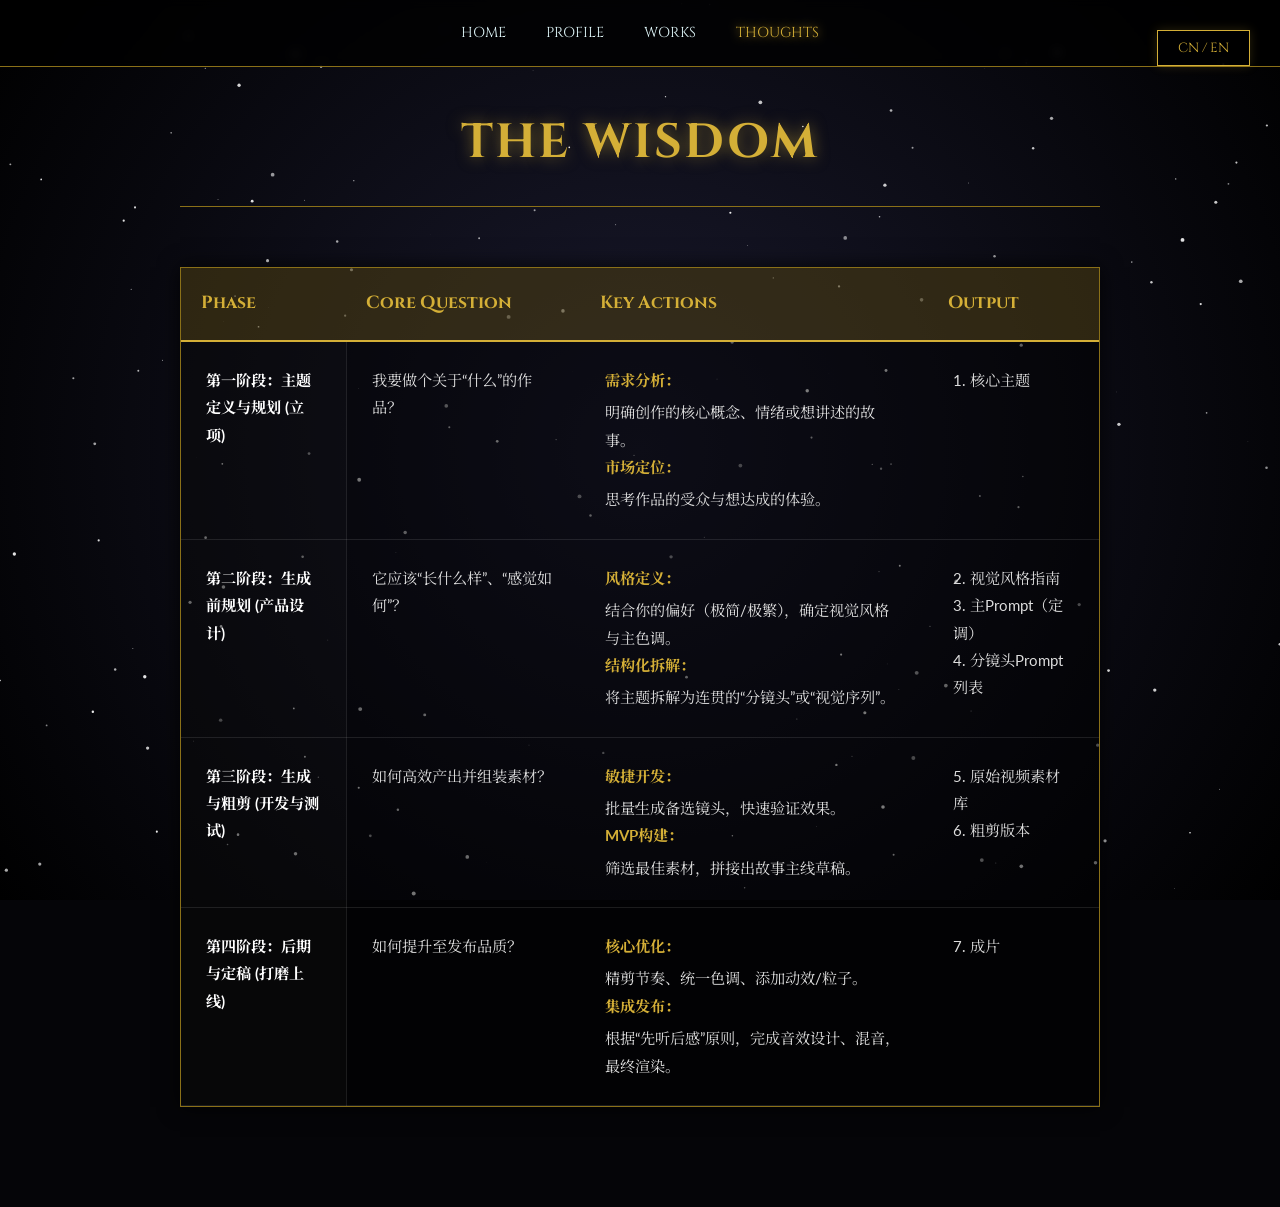
==== commit e9a686cb: "Add files via upload" ====
--- a/thoughts/index.html
+++ b/thoughts/index.html
@@ -8,130 +8,138 @@
     <style>
         .table-container { 
             width: 100%; overflow-x: auto; 
-            background: white; border: var(--border);
-            box-shadow: 20px 20px 0 var(--c-yellow); 
-            margin-bottom: 50px;
+            border: 1px solid var(--c-gold-dim);
+            background: rgba(0,0,0,0.5);
+            box-shadow: 0 0 20px rgba(0,0,0,0.8);
         }
         table { width: 100%; border-collapse: collapse; min-width: 800px; }
         
         th { 
-            background: var(--c-black); color: var(--c-white); 
-            padding: 20px; text-align: left; font-weight: 900; 
-            text-transform: uppercase; border-bottom: var(--border);
+            background: rgba(212, 175, 55, 0.2); 
+            color: var(--c-gold); padding: 20px; text-align: left;
+            border-bottom: 2px solid var(--c-gold);
+            font-family: 'Cinzel'; font-size: 1.1rem;
         }
         
         td { 
-            padding: 25px; border-bottom: 2px solid #eee; vertical-align: top; 
-            font-size: 0.95rem; line-height: 1.6;
+            padding: 25px; border-bottom: 1px solid rgba(255,255,255,0.1); 
+            vertical-align: top; color: #ddd; font-size: 0.95rem;
         }
-        tr:last-child td { border-bottom: none; }
         
-        /* 第一列高亮 */
+        /* 阶段列高亮 */
         td:first-child { 
-            background: #fff; font-weight: 900; 
-            border-right: 4px solid var(--c-black); 
-            color: var(--c-red); width: 18%; font-size: 1.1rem;
+            width: 18%; color: white; font-weight: bold; 
+            border-right: 1px solid rgba(255,255,255,0.1);
+            background: rgba(255,255,255,0.02);
         }
 
-        .phase-label { display: block; margin-bottom: 8px; font-weight: bold; color: var(--c-blue); margin-top: 10px; }
+        .key-point { color: var(--c-gold); display: block; margin-bottom: 5px; font-weight: bold; }
+        
+        /* 表格内容切换逻辑 */
+        .tbody-en { display: none; }
+        body.en-mode .tbody-cn { display: none; }
+        body.en-mode .tbody-en { display: table-row-group; }
     </style>
 </head>
 <body>
-    <button id="langToggle" class="btn-retro lang-switch">CN / EN</button>
-    <nav class="side-nav">
-        <a href="../index.html" class="nav-item" data-page="home">HOME</a>
-        <a href="../works/index.html" class="nav-item" data-page="works">WORKS</a>
-        <a href="index.html" class="nav-item active" data-page="thoughts">THOUGHTS</a>
-    </nav>
+    <canvas id="starfield"></canvas>
+    <button id="langToggle" class="lang-switch">CN / EN</button>
 
-    <div class="container fade-in-up">
-        <h1 class="site-title">THOUGHTS</h1>
+    <div class="sub-nav">
+        <a href="../index.html">HOME</a>
+        <a href="../profile.html">PROFILE</a>
+        <a href="../works/index.html">WORKS</a>
+        <a href="index.html" class="active">THOUGHTS</a>
+    </div>
+
+    <div class="page-container">
+        <h1 class="page-title">THE WISDOM</h1>
         
         <div class="table-container">
             <table>
                 <thead>
                     <tr>
                         <th>Phase</th>
-                        <th>Question</th>
-                        <th>Actions</th>
+                        <th>Core Question</th>
+                        <th>Key Actions</th>
                         <th>Output</th>
                     </tr>
                 </thead>
-                <!-- CN -->
-                <tbody class="lang-cn">
+                <!-- 中文内容 -->
+                <tbody class="tbody-cn">
                     <tr>
-                        <td>第一阶段：<br>主题定义与规划</td>
+                        <td>第一阶段：主题定义与规划 (立项)</td>
                         <td>我要做个关于“什么”的作品？</td>
                         <td>
-                            <span class="phase-label">需求分析</span> 明确创作的核心概念、情绪或想讲述的故事。<br>
-                            <span class="phase-label">市场定位</span> 思考作品的受众与想达成的体验。
+                            <span class="key-point">需求分析：</span>明确创作的核心概念、情绪或想讲述的故事。<br>
+                            <span class="key-point">市场定位：</span>思考作品的受众与想达成的体验。
                         </td>
                         <td>1. 核心主题</td>
                     </tr>
                     <tr>
-                        <td>第二阶段：<br>生成前规划</td>
+                        <td>第二阶段：生成前规划 (产品设计)</td>
                         <td>它应该“长什么样”、“感觉如何”？</td>
                         <td>
-                            <span class="phase-label">风格定义</span> 结合偏好（极简/极繁），确定视觉风格与主色调。<br>
-                            <span class="phase-label">结构化拆解</span> 将主题拆解为连贯的“分镜头”或“视觉序列”。
+                            <span class="key-point">风格定义：</span>结合你的偏好（极简/极繁），确定视觉风格与主色调。<br>
+                            <span class="key-point">结构化拆解：</span>将主题拆解为连贯的“分镜头”或“视觉序列”。
                         </td>
-                        <td>2. 视觉风格指南<br>3. 主Prompt（定调）<br>4. 分镜头脚本</td>
+                        <td>2. 视觉风格指南<br>3. 主Prompt（定调）<br>4. 分镜头Prompt列表</td>
                     </tr>
                     <tr>
-                        <td>第三阶段：<br>生成与粗剪</td>
+                        <td>第三阶段：生成与粗剪 (开发与测试)</td>
                         <td>如何高效产出并组装素材？</td>
                         <td>
-                            <span class="phase-label">敏捷开发</span> 批量生成备选镜头，快速验证效果。<br>
-                            <span class="phase-label">MVP构建</span> 筛选最佳素材，拼接出故事主线草稿。
+                            <span class="key-point">敏捷开发：</span>批量生成备选镜头，快速验证效果。<br>
+                            <span class="key-point">MVP构建：</span>筛选最佳素材，拼接出故事主线草稿。
                         </td>
                         <td>5. 原始视频素材库<br>6. 粗剪版本</td>
                     </tr>
                     <tr>
-                        <td>第四阶段：<br>后期与定稿</td>
+                        <td>第四阶段：后期与定稿 (打磨上线)</td>
                         <td>如何提升至发布品质？</td>
                         <td>
-                            <span class="phase-label">核心优化</span> 精剪节奏、统一色调、添加动效/粒子。<br>
-                            <span class="phase-label">集成发布</span> 根据“先听后感”原则，完成音效设计、混音，最终渲染。
+                            <span class="key-point">核心优化：</span>精剪节奏、统一色调、添加动效/粒子。<br>
+                            <span class="key-point">集成发布：</span>根据“先听后感”原则，完成音效设计、混音，最终渲染。
                         </td>
                         <td>7. 成片</td>
                     </tr>
                 </tbody>
 
-                <!-- EN -->
-                <tbody class="lang-en">
+                <!-- 英文内容 -->
+                <tbody class="tbody-en">
                     <tr>
-                        <td>Phase 1: <br>Theme Definition</td>
+                        <td>Phase 1: Theme Definition & Planning (Project Initiation)</td>
                         <td>What is my work “about”?</td>
                         <td>
-                            <span class="phase-label">Requirement Analysis</span> Define the core concept, emotion, or story.<br>
-                            <span class="phase-label">Market Positioning</span> Consider the target audience and desired experience.
+                            <span class="key-point">Requirement Analysis:</span> Define the core concept, emotion, or story.<br>
+                            <span class="key-point">Market Positioning:</span> Consider the target audience and desired experience.
                         </td>
                         <td>1. Core Theme</td>
                     </tr>
                     <tr>
-                        <td>Phase 2: <br>Pre-generation</td>
-                        <td>What should it “look like”?</td>
+                        <td>Phase 2: Pre-generation Planning (Product Design)</td>
+                        <td>What should it “look like” and “feel like”?</td>
                         <td>
-                            <span class="phase-label">Style Definition</span> Determine visual style & primary color palette.<br>
-                            <span class="phase-label">Structural Decomposition</span> Break down the theme into a coherent sequence.
+                            <span class="key-point">Style Definition:</span> Determine visual style & primary color palette based on your preferences (Minimalist/Maximalist).<br>
+                            <span class="key-point">Structural Decomposition:</span> Break down the theme into a coherent sequence of “shots” or “visual sequences”.
                         </td>
-                        <td>2. Style Guide<br>3. Master Prompt<br>4. Shot List</td>
+                        <td>2. Visual Style Guide<br>3. Master Prompt (Sets the tone)<br>4. Shot List Prompts (Script)</td>
                     </tr>
                     <tr>
-                        <td>Phase 3: <br>Generation</td>
-                        <td>How to produce efficiently?</td>
+                        <td>Phase 3: Generation & Rough Cut (Development & Testing)</td>
+                        <td>How to produce and assemble footage efficiently?</td>
                         <td>
-                            <span class="phase-label">Agile Development</span> Batch generate candidate shots.<br>
-                            <span class="phase-label">MVP Build</span> Assemble a draft narrative.
+                            <span class="key-point">Agile Development:</span> Batch generate candidate shots for rapid validation.<br>
+                            <span class="key-point">MVP Build:</span> Select the best footage to assemble a draft narrative.
                         </td>
-                        <td>5. Raw Video Assets<br>6. Rough Cut</td>
+                        <td>5. Raw Video Asset Library<br>6. Rough Cut (Video Draft)</td>
                     </tr>
                     <tr>
-                        <td>Phase 4: <br>Finalization</td>
-                        <td>How to refine?</td>
+                        <td>Phase 4: Post-production & Finalization (Polishing & Launch)</td>
+                        <td>How to refine it to publishable quality?</td>
                         <td>
-                            <span class="phase-label">Core Optimization</span> Pacing, color grade, effects.<br>
-                            <span class="phase-label">Integration</span> Sound design & mixing, final render.
+                            <span class="key-point">Core Optimization:</span> Fine-cut pacing, color grade, add motion/particle effects.<br>
+                            <span class="key-point">Integration & Launch:</span> Apply the “Sound before Sight” principle for sound design & mixing, then final render.
                         </td>
                         <td>7. Final Video</td>
                     </tr>
@@ -139,6 +147,6 @@
             </table>
         </div>
     </div>
-    <script src="../script.js"></script>
+    <script src="../orbit.js"></script>
 </body>
 </html>
--- a/styles.css
+++ b/styles.css
@@ -1,147 +1,115 @@
 /* =========================================
-   STYLE: Neo-Brutalism x Suprematism x Arcade
+   THEME: COSMIC TAROT & MYSTICISM
    ========================================= */
+@import url('https://fonts.googleapis.com/css2?family=Cinzel:wght@400;700;900&family=Lato:wght@300;400&family=Noto+Serif+SC:wght@300;700&display=swap');
+
 :root {
-    /* 极致纯色 */
-    --c-red: #FF0000;
-    --c-yellow: #FFDE00;
-    --c-blue: #0000FF;
-    --c-black: #000000;
-    --c-white: #FFFFFF;
-    
-    /* 游戏感参数 */
-    --border: 4px solid var(--c-black);
-    --shadow-static: 8px 8px 0 var(--c-black);
-    --shadow-hover: 12px 12px 0 var(--c-black);
-    --shadow-active: 0px 0px 0 var(--c-black);
-    --nav-width: 80px;
-    --ease-bounce: cubic-bezier(0.34, 1.56, 0.64, 1); /* 弹性动画 */
+    --c-space: #050508;
+    --c-void: #000000;
+    --c-gold: #D4AF37;       /* 塔罗金 */
+    --c-gold-dim: #8a7018;
+    --c-starlight: #E0F7FA;
+    --card-width: 220px;
+    --card-height: 340px;
+    --border-gold: 1px solid var(--c-gold);
 }
 
-* { box-sizing: border-box; margin: 0; padding: 0; cursor: crosshair; /* 游戏准星光标 */ }
+* { box-sizing: border-box; margin: 0; padding: 0; }
 
 body {
-    font-family: "PingFang SC", "Microsoft YaHei", "Arial Black", sans-serif;
-    background-color: var(--c-white);
-    color: var(--c-black);
-    min-height: 100vh;
+    background-color: var(--c-space);
+    color: var(--c-starlight);
+    font-family: 'Lato', 'Noto Serif SC', serif; /* 正文用衬线体增加神秘感 */
+    width: 100vw; min-height: 100vh;
+    overflow-x: hidden;
     font-size: 16px;
-    line-height: 1.6;
-    overflow-x: hidden;
+    line-height: 1.8;
 }
 
-a { text-decoration: none; color: inherit; }
+a { text-decoration: none; color: inherit; transition: 0.4s; }
 
-/* --- 1. 动态几何背景 (Generative Background) --- */
-#canvas-container {
+/* 宇宙星空背景 Canvas */
+#starfield {
     position: fixed; top: 0; left: 0; width: 100%; height: 100%;
     z-index: -1; pointer-events: none;
-    background-color: #f2f2f2;
-    /* 蒙德里安网格底纹 */
-    background-image: 
-        linear-gradient(var(--c-black) 2px, transparent 2px),
-        linear-gradient(90deg, var(--c-black) 2px, transparent 2px);
-    background-size: 100px 100px;
-    opacity: 0.2;
+    background: radial-gradient(circle at center, #1a1a2e 0%, #000000 100%);
 }
 
-/* 漂浮的马列维奇几何体 (由JS生成) */
-.float-geo {
-    position: fixed;
-    z-index: -1;
-    opacity: 0.9;
-    border: 3px solid var(--c-black);
-    box-shadow: 5px 5px 0 rgba(0,0,0,0.2);
-    transition: transform 0.2s linear; /* 鼠标视差 */
-    animation: float 6s infinite ease-in-out alternate;
-}
-.geo-circle { border-radius: 50%; }
-.geo-rect { border-radius: 0; }
-.geo-line { height: 6px !important; border: none; background: var(--c-black); }
-
-@keyframes float {
-    0% { transform: translateY(0px) rotate(0deg); }
-    100% { transform: translateY(-20px) rotate(5deg); }
+/* 标题字体 */
+h1, h2, h3, .nav-title {
+    font-family: 'Cinzel', serif;
+    text-transform: uppercase;
+    letter-spacing: 2px;
 }
 
-/* --- 2. 游戏感导航栏 --- */
-.side-nav {
-    position: fixed; right: 0; top: 15%;
-    display: flex; flex-direction: column; z-index: 1000;
-    filter: drop-shadow(-8px 8px 0 rgba(0,0,0,1));
+/* =========================================
+   UNIVERSAL UI ELEMENTS
+   ========================================= */
+
+/* 语言切换 (金色边框) */
+.lang-switch {
+    position: fixed; top: 30px; right: 30px; z-index: 1000;
+    background: transparent; color: var(--c-gold);
+    border: 1px solid var(--c-gold); padding: 8px 20px;
+    font-family: 'Cinzel', serif; cursor: pointer;
+    transition: 0.3s;
+    box-shadow: 0 0 10px rgba(212, 175, 55, 0.2);
+}
+.lang-switch:hover {
+    background: var(--c-gold); color: var(--c-void);
+    box-shadow: 0 0 20px rgba(212, 175, 55, 0.6);
 }
 
-.nav-item {
-    width: var(--nav-width); height: 140px;
-    background: var(--c-white);
-    border: var(--border); border-right: none;
-    margin-bottom: -4px;
-    display: flex; align-items: center; justify-content: center;
-    writing-mode: vertical-rl; text-orientation: mixed;
-    font-weight: 900; letter-spacing: 2px;
-    cursor: pointer; position: relative;
-    transition: all 0.2s var(--ease-bounce);
-}
-
-/* 交互反馈 */
-.nav-item:hover { width: 100px; background: var(--c-black); color: var(--c-yellow); }
-.nav-item:active { transform: translateX(5px); }
-
-/* 激活状态 */
-.nav-item.active { width: 90px; color: white; border-left: 6px solid white; }
-.nav-item[data-page="home"].active { background: var(--c-red); }
-.nav-item[data-page="works"].active { background: var(--c-blue); }
-.nav-item[data-page="thoughts"].active { background: var(--c-yellow); color: var(--c-black); }
-
-/* --- 3. 强视觉容器 --- */
-.container {
-    max-width: 1100px; margin: 0 auto;
-    padding: 80px 120px 100px 60px;
-    position: relative;
-    animation: slideUp 0.6s var(--ease-bounce);
-}
-
-@keyframes slideUp {
-    from { opacity: 0; transform: translateY(100px) scale(0.9); }
-    to { opacity: 1; transform: translateY(0) scale(1); }
-}
-
-/* 标题 */
-h1.site-title {
-    font-size: 3rem; font-weight: 900; text-transform: uppercase;
-    background: var(--c-black); color: var(--c-white);
-    display: inline-block; padding: 15px 30px;
-    margin-bottom: 50px;
-    box-shadow: 10px 10px 0 var(--c-red); /* 撞色阴影 */
-    transform: skewX(-10deg);
-}
-
-/* 按钮 */
-.btn-retro {
-    background: var(--c-white); border: var(--border);
-    padding: 10px 20px; font-weight: bold; cursor: pointer;
-    box-shadow: var(--shadow-static);
-    transition: all 0.1s;
-    display: inline-block;
-}
-.btn-retro:hover { transform: translate(-2px, -2px); box-shadow: var(--shadow-hover); background: var(--c-yellow); }
-.btn-retro:active { transform: translate(4px, 4px); box-shadow: var(--shadow-active); }
-
-/* 语言切换 */
-.lang-switch {
-    position: fixed; top: 30px; right: 100px; z-index: 1000;
-}
-
-/* 语言逻辑 */
 .lang-en { display: none; }
 body.en-mode .lang-cn { display: none; }
 body.en-mode .lang-en { display: block; }
 
-/* 响应式 */
+/* 详情页容器 (类似魔法书页) */
+.page-container {
+    max-width: 1000px; margin: 0 auto;
+    padding: 100px 40px;
+    position: relative;
+    z-index: 10;
+    animation: fadeIn 1s ease-out;
+}
+
+@keyframes fadeIn { from { opacity: 0; transform: translateY(20px); } to { opacity: 1; transform: translateY(0); } }
+
+/* 子页面导航 (顶部横条) */
+.sub-nav {
+    position: fixed; top: 0; left: 0; width: 100%;
+    display: flex; justify-content: center; gap: 40px;
+    padding: 20px; background: rgba(0,0,0,0.8);
+    border-bottom: 1px solid var(--c-gold-dim);
+    backdrop-filter: blur(5px); z-index: 900;
+}
+.sub-nav a { color: var(--c-gray); font-family: 'Cinzel'; font-size: 0.9rem; }
+.sub-nav a:hover, .sub-nav a.active { color: var(--c-gold); text-shadow: 0 0 8px var(--c-gold); }
+
+/* 通用排版 */
+h1.page-title {
+    font-size: 3rem; color: var(--c-gold); text-align: center;
+    margin-bottom: 60px; text-shadow: 0 0 15px rgba(212, 175, 55, 0.5);
+    border-bottom: 1px solid var(--c-gold-dim); padding-bottom: 20px;
+}
+
+.content-box {
+    background: rgba(10, 10, 15, 0.7);
+    border: 1px solid rgba(255, 255, 255, 0.1);
+    padding: 40px; margin-bottom: 40px;
+    box-shadow: 0 10px 30px rgba(0,0,0,0.5);
+    backdrop-filter: blur(10px);
+}
+
+/* 按钮风格 */
+.btn-gold {
+    display: inline-block; border: 1px solid var(--c-gold); color: var(--c-gold);
+    padding: 10px 25px; margin-top: 20px; font-family: 'Cinzel';
+}
+.btn-gold:hover { background: var(--c-gold); color: black; box-shadow: 0 0 15px var(--c-gold); }
+
+/* 响应式适配 */
 @media (max-width: 768px) {
-    .side-nav { top: auto; bottom: 0; width: 100%; height: 70px; flex-direction: row; filter: none; }
-    .nav-item { width: 33.33%; height: 100%; writing-mode: horizontal-tb; border-right: var(--border); border-bottom: none; }
-    .nav-item:hover, .nav-item.active { width: 33.33%; height: 100%; }
-    .container { padding: 40px 20px 100px 20px; }
-    h1.site-title { font-size: 1.8rem; transform: none; box-shadow: 5px 5px 0 var(--c-red); }
+    .page-container { padding: 80px 20px; }
+    h1.page-title { font-size: 1.8rem; }
 }
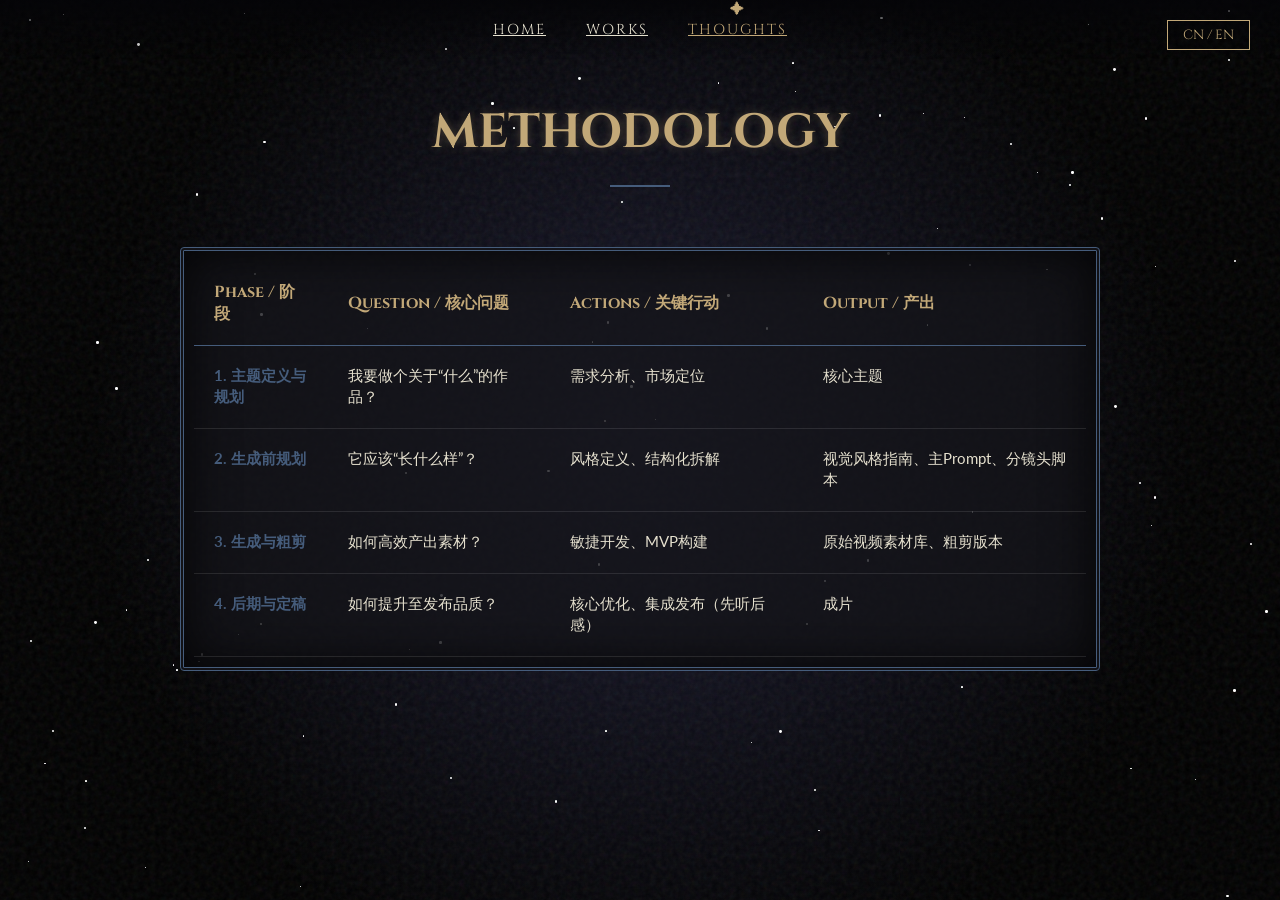
==== commit ebd79c18: "Add files via upload" ====
--- a/thoughts/index.html
+++ b/thoughts/index.html
@@ -2,151 +2,93 @@
 <html lang="zh-CN">
 <head>
     <meta charset="UTF-8">
-    <meta name="viewport" content="width=device-width, initial-scale=1.0">
     <title>Thoughts - Rebel Yang</title>
+    <link href="https://fonts.googleapis.com/css2?family=Cinzel:wght@400;700&family=Lato:wght@300;400&display=swap" rel="stylesheet">
     <link rel="stylesheet" href="../styles.css">
-    <style>
-        .table-container { 
-            width: 100%; overflow-x: auto; 
-            border: 1px solid var(--c-gold-dim);
-            background: rgba(0,0,0,0.5);
-            box-shadow: 0 0 20px rgba(0,0,0,0.8);
-        }
-        table { width: 100%; border-collapse: collapse; min-width: 800px; }
-        
-        th { 
-            background: rgba(212, 175, 55, 0.2); 
-            color: var(--c-gold); padding: 20px; text-align: left;
-            border-bottom: 2px solid var(--c-gold);
-            font-family: 'Cinzel'; font-size: 1.1rem;
-        }
-        
-        td { 
-            padding: 25px; border-bottom: 1px solid rgba(255,255,255,0.1); 
-            vertical-align: top; color: #ddd; font-size: 0.95rem;
-        }
-        
-        /* 阶段列高亮 */
-        td:first-child { 
-            width: 18%; color: white; font-weight: bold; 
-            border-right: 1px solid rgba(255,255,255,0.1);
-            background: rgba(255,255,255,0.02);
-        }
-
-        .key-point { color: var(--c-gold); display: block; margin-bottom: 5px; font-weight: bold; }
-        
-        /* 表格内容切换逻辑 */
-        .tbody-en { display: none; }
-        body.en-mode .tbody-cn { display: none; }
-        body.en-mode .tbody-en { display: table-row-group; }
-    </style>
 </head>
 <body>
-    <canvas id="starfield"></canvas>
+    <div class="cosmos-bg"></div>
+    <div class="texture-overlay"></div>
     <button id="langToggle" class="lang-switch">CN / EN</button>
 
-    <div class="sub-nav">
-        <a href="../index.html">HOME</a>
-        <a href="../profile.html">PROFILE</a>
-        <a href="../works/index.html">WORKS</a>
-        <a href="index.html" class="active">THOUGHTS</a>
+    <div class="top-nav">
+        <a href="../index.html" class="nav-link">Home</a>
+        <a href="../works/index.html" class="nav-link">Works</a>
+        <a href="#" class="nav-link active">Thoughts</a>
     </div>
 
     <div class="page-container">
-        <h1 class="page-title">THE WISDOM</h1>
+        <h1 class="mystic-title">METHODOLOGY</h1>
         
-        <div class="table-container">
+        <div class="stone-table-wrapper">
             <table>
                 <thead>
                     <tr>
-                        <th>Phase</th>
-                        <th>Core Question</th>
-                        <th>Key Actions</th>
-                        <th>Output</th>
+                        <th>Phase / 阶段</th>
+                        <th>Question / 核心问题</th>
+                        <th>Actions / 关键行动</th>
+                        <th>Output / 产出</th>
                     </tr>
                 </thead>
+                
                 <!-- 中文内容 -->
-                <tbody class="tbody-cn">
+                <tbody class="lang-cn">
                     <tr>
-                        <td>第一阶段：主题定义与规划 (立项)</td>
+                        <td>1. 主题定义与规划</td>
                         <td>我要做个关于“什么”的作品？</td>
-                        <td>
-                            <span class="key-point">需求分析：</span>明确创作的核心概念、情绪或想讲述的故事。<br>
-                            <span class="key-point">市场定位：</span>思考作品的受众与想达成的体验。
-                        </td>
-                        <td>1. 核心主题</td>
+                        <td>需求分析、市场定位</td>
+                        <td>核心主题</td>
                     </tr>
                     <tr>
-                        <td>第二阶段：生成前规划 (产品设计)</td>
-                        <td>它应该“长什么样”、“感觉如何”？</td>
-                        <td>
-                            <span class="key-point">风格定义：</span>结合你的偏好（极简/极繁），确定视觉风格与主色调。<br>
-                            <span class="key-point">结构化拆解：</span>将主题拆解为连贯的“分镜头”或“视觉序列”。
-                        </td>
-                        <td>2. 视觉风格指南<br>3. 主Prompt（定调）<br>4. 分镜头Prompt列表</td>
+                        <td>2. 生成前规划</td>
+                        <td>它应该“长什么样”？</td>
+                        <td>风格定义、结构化拆解</td>
+                        <td>视觉风格指南、主Prompt、分镜头脚本</td>
                     </tr>
                     <tr>
-                        <td>第三阶段：生成与粗剪 (开发与测试)</td>
-                        <td>如何高效产出并组装素材？</td>
-                        <td>
-                            <span class="key-point">敏捷开发：</span>批量生成备选镜头，快速验证效果。<br>
-                            <span class="key-point">MVP构建：</span>筛选最佳素材，拼接出故事主线草稿。
-                        </td>
-                        <td>5. 原始视频素材库<br>6. 粗剪版本</td>
+                        <td>3. 生成与粗剪</td>
+                        <td>如何高效产出素材？</td>
+                        <td>敏捷开发、MVP构建</td>
+                        <td>原始视频素材库、粗剪版本</td>
                     </tr>
                     <tr>
-                        <td>第四阶段：后期与定稿 (打磨上线)</td>
+                        <td>4. 后期与定稿</td>
                         <td>如何提升至发布品质？</td>
-                        <td>
-                            <span class="key-point">核心优化：</span>精剪节奏、统一色调、添加动效/粒子。<br>
-                            <span class="key-point">集成发布：</span>根据“先听后感”原则，完成音效设计、混音，最终渲染。
-                        </td>
-                        <td>7. 成片</td>
+                        <td>核心优化、集成发布（先听后感）</td>
+                        <td>成片</td>
                     </tr>
                 </tbody>
 
                 <!-- 英文内容 -->
-                <tbody class="tbody-en">
+                <tbody class="lang-en">
                     <tr>
-                        <td>Phase 1: Theme Definition & Planning (Project Initiation)</td>
+                        <td>1. Theme Definition</td>
                         <td>What is my work “about”?</td>
-                        <td>
-                            <span class="key-point">Requirement Analysis:</span> Define the core concept, emotion, or story.<br>
-                            <span class="key-point">Market Positioning:</span> Consider the target audience and desired experience.
-                        </td>
-                        <td>1. Core Theme</td>
+                        <td>Requirement Analysis, Positioning</td>
+                        <td>Core Theme</td>
                     </tr>
                     <tr>
-                        <td>Phase 2: Pre-generation Planning (Product Design)</td>
-                        <td>What should it “look like” and “feel like”?</td>
-                        <td>
-                            <span class="key-point">Style Definition:</span> Determine visual style & primary color palette based on your preferences (Minimalist/Maximalist).<br>
-                            <span class="key-point">Structural Decomposition:</span> Break down the theme into a coherent sequence of “shots” or “visual sequences”.
-                        </td>
-                        <td>2. Visual Style Guide<br>3. Master Prompt (Sets the tone)<br>4. Shot List Prompts (Script)</td>
+                        <td>2. Pre-generation</td>
+                        <td>What should it look like?</td>
+                        <td>Style Definition, Decomposition</td>
+                        <td>Style Guide, Master Prompt, Script</td>
                     </tr>
                     <tr>
-                        <td>Phase 3: Generation & Rough Cut (Development & Testing)</td>
-                        <td>How to produce and assemble footage efficiently?</td>
-                        <td>
-                            <span class="key-point">Agile Development:</span> Batch generate candidate shots for rapid validation.<br>
-                            <span class="key-point">MVP Build:</span> Select the best footage to assemble a draft narrative.
-                        </td>
-                        <td>5. Raw Video Asset Library<br>6. Rough Cut (Video Draft)</td>
+                        <td>3. Generation</td>
+                        <td>How to produce efficiently?</td>
+                        <td>Agile Development, MVP Build</td>
+                        <td>Raw Assets, Rough Cut</td>
                     </tr>
                     <tr>
-                        <td>Phase 4: Post-production & Finalization (Polishing & Launch)</td>
-                        <td>How to refine it to publishable quality?</td>
-                        <td>
-                            <span class="key-point">Core Optimization:</span> Fine-cut pacing, color grade, add motion/particle effects.<br>
-                            <span class="key-point">Integration & Launch:</span> Apply the “Sound before Sight” principle for sound design & mixing, then final render.
-                        </td>
-                        <td>7. Final Video</td>
+                        <td>4. Finalization</td>
+                        <td>How to refine quality?</td>
+                        <td>Optimization, Integration</td>
+                        <td>Final Video</td>
                     </tr>
                 </tbody>
             </table>
         </div>
     </div>
-    <script src="../orbit.js"></script>
+    <script src="../script.js"></script>
 </body>
 </html>
--- a/styles.css
+++ b/styles.css
@@ -1,115 +1,261 @@
 /* =========================================
-   THEME: COSMIC TAROT & MYSTICISM
+   THEME: COSMIC MYSTICISM (UNIVERSE + TAROT)
    ========================================= */
-@import url('https://fonts.googleapis.com/css2?family=Cinzel:wght@400;700;900&family=Lato:wght@300;400&family=Noto+Serif+SC:wght@300;700&display=swap');
-
 :root {
-    --c-space: #050508;
-    --c-void: #000000;
-    --c-gold: #D4AF37;       /* 塔罗金 */
-    --c-gold-dim: #8a7018;
-    --c-starlight: #E0F7FA;
-    --card-width: 220px;
-    --card-height: 340px;
-    --border-gold: 1px solid var(--c-gold);
+    /* 配色：静谧黑底，蓝灰米主调 */
+    --c-void: #050508;       /* 宇宙深黑 */
+    --c-ink: #0B0C10;        /* 墨黑 */
+    --c-paper: #E6E1CF;      /* 羊皮纸米色 */
+    --c-gold: #C2A878;       /* 埃及金/星尘金 */
+    --c-blue: #455C7B;       /* 灰蓝/青金石 */
+    --c-starlight: #FFFFFF;  /* 纯白星光 */
+    
+    --font-head: "Cinzel", "Times New Roman", serif; /* 神秘衬线体 */
+    --font-body: "Lato", "PingFang SC", sans-serif;
+    
+    --card-w: 220px;
+    --card-h: 340px;
+    --ease-out: cubic-bezier(0.23, 1, 0.32, 1);
 }
 
 * { box-sizing: border-box; margin: 0; padding: 0; }
 
 body {
-    background-color: var(--c-space);
-    color: var(--c-starlight);
-    font-family: 'Lato', 'Noto Serif SC', serif; /* 正文用衬线体增加神秘感 */
-    width: 100vw; min-height: 100vh;
+    background-color: var(--c-void);
+    color: var(--c-paper);
+    font-family: var(--font-body);
+    width: 100vw;
+    min-height: 100vh;
     overflow-x: hidden;
-    font-size: 16px;
-    line-height: 1.8;
-}
-
-a { text-decoration: none; color: inherit; transition: 0.4s; }
-
-/* 宇宙星空背景 Canvas */
-#starfield {
-    position: fixed; top: 0; left: 0; width: 100%; height: 100%;
-    z-index: -1; pointer-events: none;
-    background: radial-gradient(circle at center, #1a1a2e 0%, #000000 100%);
-}
-
-/* 标题字体 */
-h1, h2, h3, .nav-title {
-    font-family: 'Cinzel', serif;
+    /* 隐藏滚动条但允许滚动 */
+    scrollbar-width: none; 
+}
+body::-webkit-scrollbar { display: none; }
+
+/* --- 1. 背景系统 (宇宙 + 纸质感) --- */
+.cosmos-bg {
+    position: fixed; top: 0; left: 0; width: 100%; height: 100%; z-index: -10;
+    background: radial-gradient(circle at center, #1a1a2e 0%, #000000 70%);
+}
+
+/* 纸张噪点纹理 */
+.texture-overlay {
+    position: fixed; top: 0; left: 0; width: 100%; height: 100%; z-index: -1;
+    pointer-events: none; opacity: 0.08;
+    background-image: url("data:image/svg+xml,%3Csvg viewBox='0 0 200 200' xmlns='http://www.w3.org/2000/svg'%3E%3Cfilter id='noise'%3E%3CfeTurbulence type='fractalNoise' baseFrequency='0.8' numOctaves='3' stitchTiles='stitch'/%3E%3C/filter%3E%3Crect width='100%25' height='100%25' filter='url(%23noise)' opacity='1'/%3E%3C/svg%3E");
+}
+
+/* 星星容器 */
+.stars-container {
+    position: fixed; top: 0; left: 0; width: 100%; height: 100%; z-index: -5;
+    pointer-events: none;
+}
+.star {
+    position: absolute; background: white; border-radius: 50%;
+    animation: twinkle 4s infinite ease-in-out;
+}
+@keyframes twinkle { 0%, 100% { opacity: 0.3; transform: scale(0.8); } 50% { opacity: 1; transform: scale(1.2); } }
+
+/* --- 2. 交互核心：轨道系统 (Orbit System) --- */
+.orbit-stage {
+    position: relative;
+    width: 100vw; height: 100vh;
+    display: flex; align-items: center; justify-content: center;
+    overflow: hidden;
+    perspective: 1000px;
+}
+
+/* 中心文字 (恒星) */
+.center-sun {
+    position: absolute; z-index: 10;
+    text-align: center; pointer-events: none;
+    mix-blend-mode: overlay;
+}
+.center-title {
+    font-family: var(--font-head);
+    font-size: 3rem; letter-spacing: 4px;
     text-transform: uppercase;
-    letter-spacing: 2px;
-}
-
-/* =========================================
-   UNIVERSAL UI ELEMENTS
-   ========================================= */
-
-/* 语言切换 (金色边框) */
+    background: linear-gradient(120deg, #fff, var(--c-gold), #fff);
+    -webkit-background-clip: text;
+    color: transparent;
+    animation: shine 5s infinite linear;
+    text-shadow: 0 0 20px rgba(255,255,255,0.2);
+}
+@keyframes shine { 0% { background-position: -200%; } 100% { background-position: 200%; } }
+
+/* 轨道环 (控制旋转) */
+.orbit-ring {
+    position: absolute;
+    width: 600px; height: 600px;
+    border: 1px dashed rgba(255,255,255,0.1);
+    border-radius: 50%;
+    animation: orbit-spin 60s linear infinite;
+    display: flex; align-items: center; justify-content: center;
+    transition: all 0.8s var(--ease-out);
+}
+
+/* 行星卡片 (导航项) */
+.planet-card {
+    position: absolute;
+    width: 140px; height: 200px;
+    background: rgba(11, 12, 16, 0.9);
+    border: 1px solid var(--c-gold);
+    color: var(--c-gold);
+    display: flex; flex-direction: column; align-items: center; justify-content: center;
+    text-decoration: none;
+    box-shadow: 0 0 15px rgba(194, 168, 120, 0.1);
+    transition: all 0.6s var(--ease-out);
+    /* 反向旋转以保持文字直立 */
+    animation: counter-spin 60s linear infinite;
+    backdrop-filter: blur(5px);
+    overflow: hidden;
+}
+
+/* 卡片内部装饰 */
+.planet-card::before {
+    content: ''; position: absolute; inset: 4px; border: 1px solid rgba(194, 168, 120, 0.3);
+}
+.planet-icon { font-size: 2rem; margin-bottom: 10px; opacity: 0.8; }
+.planet-text { font-family: var(--font-head); letter-spacing: 2px; font-size: 0.9rem; }
+
+/* 定位三个行星 (默认在圆周上) */
+.p1 { transform: rotate(0deg) translateY(-300px) rotate(0deg); }
+.p2 { transform: rotate(120deg) translateY(-300px) rotate(-120deg); } /* 这里使用了CSS transform技巧定位 */
+.p3 { transform: rotate(240deg) translateY(-300px) rotate(-240deg); }
+
+/* --- 3. 悬停交互：塔罗展开 (Tarot Fan) --- */
+/* 当鼠标悬停在舞台中心区域时触发 */
+.orbit-stage:hover .orbit-ring {
+    animation-play-state: paused;
+    border-color: transparent; /* 隐藏轨道线 */
+    transform: rotate(0deg) !important; /* 强制归位，这里需要JS辅助或者简化逻辑，下面用简化逻辑 */
+}
+
+/* 这种纯CSS悬停暂停并归位比较难，我们采用 "聚焦态" 样式覆盖 */
+/* 为了实现复杂的“聚拢展开”，我们让 .orbit-ring 在hover时变小并消失，让卡片脱离轨道变成扇形 */
+/* 实际上，更稳妥的方式是用绝对定位覆盖动画 */
+
+.orbit-stage:hover .planet-card {
+    animation: none; /* 停止自转 */
+    top: 50%; left: 50%;
+    margin-top: -100px; margin-left: -70px; /* 居中修正 */
+    box-shadow: 0 0 30px rgba(194, 168, 120, 0.4);
+    background: var(--c-ink);
+    border: 1px solid var(--c-blue);
+    z-index: 20;
+}
+
+/* 扇形展开位置 */
+.orbit-stage:hover .p1 { transform: translate(-160px, 20px) rotate(-15deg) scale(1.1); }
+.orbit-stage:hover .p2 { transform: translate(0, -20px) rotate(0deg) scale(1.1); }
+.orbit-stage:hover .p3 { transform: translate(160px, 20px) rotate(15deg) scale(1.1); }
+
+/* 关键帧定义 */
+@keyframes orbit-spin { from { transform: rotate(0deg); } to { transform: rotate(360deg); } }
+@keyframes counter-spin { from { transform: rotate(360deg); } to { transform: rotate(0deg); } }
+
+
+/* --- 4. 详情页 & 列表页 通用样式 --- */
+.page-container {
+    max-width: 1000px; margin: 0 auto;
+    padding: 100px 40px; position: relative; z-index: 1;
+}
+
+/* 顶部导航 (子页面用) */
+.top-nav {
+    position: fixed; top: 0; left: 0; width: 100%;
+    display: flex; justify-content: center; gap: 40px;
+    padding: 20px; z-index: 100;
+    background: linear-gradient(to bottom, rgba(5,5,8,0.9), transparent);
+}
+.nav-link {
+    font-family: var(--font-head); color: var(--c-gray);
+    font-size: 0.9rem; letter-spacing: 2px; text-transform: uppercase;
+    position: relative;
+}
+.nav-link.active, .nav-link:hover { color: var(--c-gold); }
+.nav-link::after {
+    content: '✦'; position: absolute; top: -15px; left: 50%; transform: translateX(-50%);
+    opacity: 0; transition: 0.3s; color: var(--c-gold);
+}
+.nav-link.active::after { opacity: 1; top: -20px; }
+
+/* 标题与文字 */
+h1.mystic-title {
+    font-family: var(--font-head); font-size: 3rem; color: var(--c-gold);
+    text-align: center; margin-bottom: 60px;
+    text-shadow: 0 0 10px rgba(194, 168, 120, 0.3);
+    position: relative;
+}
+h1.mystic-title::after {
+    content: ''; display: block; width: 60px; height: 2px;
+    background: var(--c-blue); margin: 20px auto 0;
+}
+
+h2 { font-family: var(--font-head); color: var(--c-paper); margin-top: 40px; border-left: 3px solid var(--c-gold); padding-left: 15px; }
+p { color: #ccc; margin-bottom: 20px; font-weight: 300; text-align: justify; }
+
+/* 语言切换 */
 .lang-switch {
-    position: fixed; top: 30px; right: 30px; z-index: 1000;
-    background: transparent; color: var(--c-gold);
-    border: 1px solid var(--c-gold); padding: 8px 20px;
-    font-family: 'Cinzel', serif; cursor: pointer;
+    position: fixed; top: 20px; right: 30px; z-index: 200;
+    background: transparent; border: 1px solid var(--c-gold); color: var(--c-gold);
+    padding: 5px 15px; font-family: var(--font-head); cursor: pointer;
     transition: 0.3s;
-    box-shadow: 0 0 10px rgba(212, 175, 55, 0.2);
-}
-.lang-switch:hover {
-    background: var(--c-gold); color: var(--c-void);
-    box-shadow: 0 0 20px rgba(212, 175, 55, 0.6);
-}
-
+}
+.lang-switch:hover { background: var(--c-gold); color: var(--c-ink); }
 .lang-en { display: none; }
 body.en-mode .lang-cn { display: none; }
 body.en-mode .lang-en { display: block; }
 
-/* 详情页容器 (类似魔法书页) */
-.page-container {
-    max-width: 1000px; margin: 0 auto;
-    padding: 100px 40px;
-    position: relative;
+/* --- 5. 作品卡牌 (Works Page) --- */
+.tarot-grid {
+    display: flex; flex-wrap: wrap; justify-content: center; gap: 40px;
+}
+.tarot-card {
+    width: var(--card-w); height: var(--card-h);
+    background: var(--c-ink); border: 2px solid var(--c-blue);
+    border-radius: 10px; position: relative; overflow: hidden;
+    transition: transform 0.4s var(--ease-out), box-shadow 0.4s;
+    cursor: pointer;
+}
+.tarot-card:hover {
+    transform: translateY(-20px) scale(1.05);
+    box-shadow: 0 0 30px rgba(69, 92, 123, 0.4);
+    border-color: var(--c-gold);
     z-index: 10;
-    animation: fadeIn 1s ease-out;
-}
-
-@keyframes fadeIn { from { opacity: 0; transform: translateY(20px); } to { opacity: 1; transform: translateY(0); } }
-
-/* 子页面导航 (顶部横条) */
-.sub-nav {
-    position: fixed; top: 0; left: 0; width: 100%;
-    display: flex; justify-content: center; gap: 40px;
-    padding: 20px; background: rgba(0,0,0,0.8);
-    border-bottom: 1px solid var(--c-gold-dim);
-    backdrop-filter: blur(5px); z-index: 900;
-}
-.sub-nav a { color: var(--c-gray); font-family: 'Cinzel'; font-size: 0.9rem; }
-.sub-nav a:hover, .sub-nav a.active { color: var(--c-gold); text-shadow: 0 0 8px var(--c-gold); }
-
-/* 通用排版 */
-h1.page-title {
-    font-size: 3rem; color: var(--c-gold); text-align: center;
-    margin-bottom: 60px; text-shadow: 0 0 15px rgba(212, 175, 55, 0.5);
-    border-bottom: 1px solid var(--c-gold-dim); padding-bottom: 20px;
-}
-
-.content-box {
-    background: rgba(10, 10, 15, 0.7);
-    border: 1px solid rgba(255, 255, 255, 0.1);
-    padding: 40px; margin-bottom: 40px;
-    box-shadow: 0 10px 30px rgba(0,0,0,0.5);
-    backdrop-filter: blur(10px);
-}
-
-/* 按钮风格 */
-.btn-gold {
-    display: inline-block; border: 1px solid var(--c-gold); color: var(--c-gold);
-    padding: 10px 25px; margin-top: 20px; font-family: 'Cinzel';
-}
-.btn-gold:hover { background: var(--c-gold); color: black; box-shadow: 0 0 15px var(--c-gold); }
-
-/* 响应式适配 */
+}
+.tarot-img { width: 100%; height: 60%; object-fit: cover; filter: sepia(30%) contrast(1.1); }
+.tarot-info { padding: 20px; text-align: center; }
+.tarot-title { font-family: var(--font-head); color: var(--c-gold); margin-bottom: 5px; font-size: 1.1rem; }
+.tarot-tag { font-size: 0.7rem; color: var(--c-gray); letter-spacing: 1px; text-transform: uppercase; }
+
+/* --- 6. 表格 (Thoughts Page - Stone Tablet Style) --- */
+.stone-table-wrapper {
+    background: rgba(20, 20, 25, 0.8);
+    border: 4px double var(--c-blue);
+    padding: 10px; border-radius: 4px;
+    box-shadow: inset 0 0 50px rgba(0,0,0,0.8);
+}
+table { width: 100%; border-collapse: collapse; color: var(--c-paper); }
+th { 
+    font-family: var(--font-head); color: var(--c-gold); 
+    border-bottom: 1px solid var(--c-blue); padding: 20px; text-align: left; 
+}
+td { 
+    padding: 20px; border-bottom: 1px solid rgba(255,255,255,0.1); 
+    vertical-align: top; font-size: 0.95rem; 
+}
+td:first-child { color: var(--c-blue); font-weight: bold; width: 15%; }
+
+/* --- 响应式适配 --- */
 @media (max-width: 768px) {
+    .orbit-ring { width: 300px; height: 300px; } /* 手机端缩小轨道 */
+    .center-title { font-size: 1.5rem; }
+    /* 手机端取消复杂悬停，直接改为静态排列或保留简单旋转 */
+    .orbit-stage:hover .p1 { transform: translate(0, -120px); }
+    .orbit-stage:hover .p2 { transform: translate(0, 0); }
+    .orbit-stage:hover .p3 { transform: translate(0, 120px); }
+    .tarot-card { width: 100%; height: auto; display: flex; text-align: left; }
+    .tarot-img { width: 100px; height: 100px; }
     .page-container { padding: 80px 20px; }
-    h1.page-title { font-size: 1.8rem; }
 }
